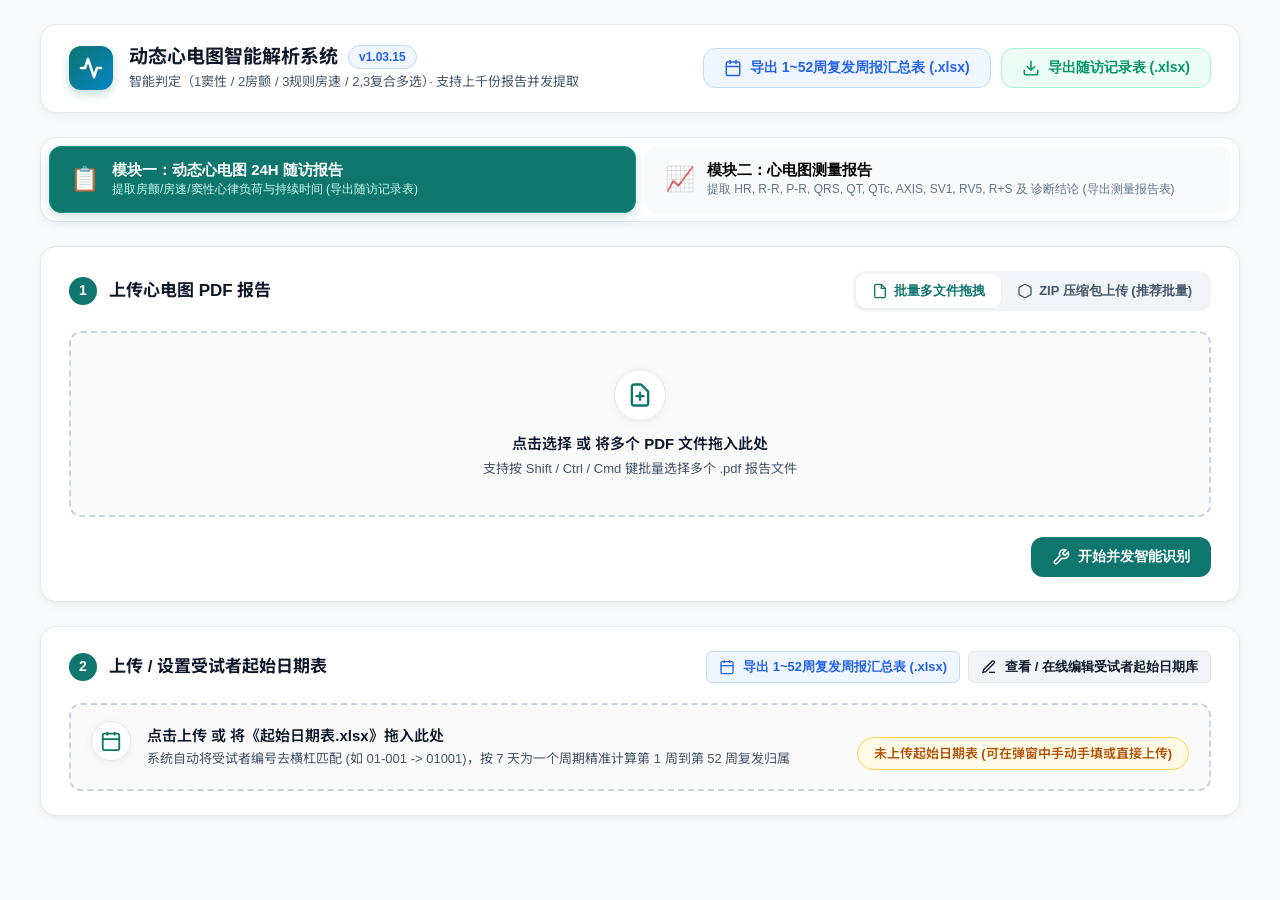
==== templates/index.html @ a56bb606 "Fix DOM tree tag mismatch where mismatched label tag wrapped progress bar container, restore dropzon" ====
<!DOCTYPE html>
<html lang="zh-CN">
<head>
    <meta charset="UTF-8">
    <meta name="viewport" content="width=device-width, initial-scale=1.0">
    <title>动态心电图 PDF 智能解析与导出系统 (医生端)</title>
<style>
/* Apple & Linear-inspired Clean Medical Design System */

:root {
    --primary: #0f766e;
    --primary-hover: #0d9488;
    --accent: #0284c7;
    
    --bg-page: #f8fafc;
    --bg-card: #ffffff;
    
    --text-primary: #0f172a;
    --text-secondary: #475569;
    --text-muted: #94a3b8;
    
    --border-subtle: #e2e8f0;
    --border-strong: #cbd5e1;
    
    --radius-sm: 8px;
    --radius-md: 12px;
    --radius-lg: 16px;
    
    --shadow-sm: 0 1px 2px 0 rgba(0, 0, 0, 0.05);
    --shadow-md: 0 4px 12px -2px rgba(0, 0, 0, 0.05), 0 2px 4px -1px rgba(0, 0, 0, 0.03);
    --shadow-lg: 0 10px 25px -5px rgba(0, 0, 0, 0.08), 0 8px 10px -6px rgba(0, 0, 0, 0.04);
}

/* Base Reset & SVG strict size constraint */
* {
    box-sizing: border-box;
    margin: 0;
    padding: 0;
}

svg {
    display: inline-block;
    vertical-align: middle;
    flex-shrink: 0;
}

body {
    font-family: -apple-system, BlinkMacSystemFont, "Segoe UI", Roboto, "Helvetica Neue", Arial, "Noto Sans SC", sans-serif;
    background-color: var(--bg-page);
    color: var(--text-primary);
    line-height: 1.5;
    padding: 24px 16px;
    -webkit-font-smoothing: antialiased;
}

.app-container {
    max-width: 1200px;
    margin: 0 auto;
}

/* Header Component */
.app-header {
    display: flex;
    justify-content: space-between;
    align-items: center;
    background: var(--bg-card);
    padding: 20px 28px;
    border-radius: var(--radius-lg);
    box-shadow: var(--shadow-md);
    border: 1px solid var(--border-subtle);
    margin-bottom: 24px;
}

.brand {
    display: flex;
    align-items: center;
    gap: 16px;
}

.logo-box {
    width: 44px;
    height: 44px;
    background: linear-gradient(135deg, #0f766e 0%, #0284c7 100%);
    color: #ffffff;
    border-radius: var(--radius-md);
    display: flex;
    align-items: center;
    justify-content: center;
    box-shadow: 0 4px 10px rgba(15, 118, 110, 0.25);
}

.brand-info h1 {
    font-size: 19px;
    font-weight: 700;
    color: var(--text-primary);
    line-height: 1.2;
}

.title-wrap {
    display: flex;
    align-items: center;
    gap: 10px;
}

.badge-tag {
    background: #e0f2fe;
    color: #0369a1;
    font-size: 11px;
    font-weight: 700;
    padding: 2px 8px;
    border-radius: 10px;
}

.subtitle {
    font-size: 13px;
    color: var(--text-secondary);
    margin-top: 3px;
}

/* Cards */
.card {
    background: var(--bg-card);
    border-radius: var(--radius-lg);
    padding: 24px 28px;
    box-shadow: var(--shadow-md);
    border: 1px solid var(--border-subtle);
    margin-bottom: 24px;
}

.card-header {
    display: flex;
    justify-content: space-between;
    align-items: center;
    margin-bottom: 20px;
}

.step-title {
    display: flex;
    align-items: center;
    gap: 12px;
}

.step-badge {
    width: 28px;
    height: 28px;
    background: var(--primary);
    color: #ffffff;
    font-weight: 700;
    font-size: 14px;
    border-radius: 50%;
    display: flex;
    align-items: center;
    justify-content: center;
}

.step-title h2 {
    font-size: 17px;
    font-weight: 700;
}

/* Tab Switcher */
.tab-switcher {
    display: flex;
    background: #f1f5f9;
    padding: 3px;
    border-radius: var(--radius-md);
}

.tab-item {
    display: flex;
    align-items: center;
    gap: 6px;
    padding: 8px 16px;
    border: none;
    background: transparent;
    font-size: 13px;
    font-weight: 600;
    color: var(--text-secondary);
    border-radius: 9px;
    cursor: pointer;
    transition: all 0.15s ease;
}

.tab-item.active {
    background: #ffffff;
    color: var(--primary);
    box-shadow: var(--shadow-sm);
}

.tab-panel {
    display: none;
}

.tab-panel.active {
    display: block;
}

/* Dropzone Box - STRICT SIZING */
.dropzone-box {
    border: 2px dashed var(--border-strong);
    border-radius: var(--radius-md);
    padding: 36px 20px;
    text-align: center;
    background: #fafafa;
    cursor: pointer;
    transition: all 0.2s ease;
    position: relative;
}

.dropzone-box:hover, .dropzone-box.dragover {
    border-color: var(--primary);
    background: #f0fdf4;
}

.hidden-file-input {
    position: absolute;
    top: 0;
    left: 0;
    width: 100%;
    height: 100%;
    opacity: 0;
    cursor: pointer;
}

.icon-circle {
    width: 52px;
    height: 52px;
    background: #ffffff;
    border-radius: 50%;
    display: flex;
    align-items: center;
    justify-content: center;
    margin: 0 auto 12px auto;
    color: var(--primary);
    box-shadow: 0 2px 8px rgba(0,0,0,0.06);
    border: 1px solid var(--border-subtle);
}

.dropzone-inner h3 {
    font-size: 15px;
    font-weight: 600;
    color: var(--text-primary);
    margin-bottom: 4px;
}

.desc {
    font-size: 13px;
    color: var(--text-secondary);
}

.file-name-badge {
    display: inline-block;
    margin-top: 14px;
    padding: 6px 16px;
    background: #e0f2fe;
    color: #0284c7;
    font-weight: 600;
    font-size: 13px;
    border-radius: 20px;
}

/* Action Footer */
.action-footer {
    margin-top: 20px;
    display: flex;
    justify-content: flex-end;
    gap: 12px;
}

/* Buttons */
.btn {
    display: inline-flex;
    align-items: center;
    justify-content: center;
    gap: 8px;
    padding: 10px 20px;
    font-size: 14px;
    font-weight: 600;
    border-radius: var(--radius-md);
    border: 1px solid transparent;
    cursor: pointer;
    transition: all 0.15s ease;
}

.btn-primary {
    background: var(--primary);
    color: #ffffff;
}

.btn-primary:hover:not(:disabled) {
    background: var(--primary-hover);
    box-shadow: 0 4px 12px rgba(15, 118, 110, 0.3);
}

.btn-emerald {
    background: #10b981;
    color: #ffffff;
}

.btn-emerald:hover:not(:disabled) {
    background: #059669;
    box-shadow: 0 4px 12px rgba(16, 185, 129, 0.3);
}

.btn-blue {
    background: #2563eb;
    color: #ffffff;
}

.btn-blue:hover:not(:disabled) {
    background: #1d4ed8;
    box-shadow: 0 4px 12px rgba(37, 99, 235, 0.3);
}

.btn-secondary {
    background: #f1f5f9;
    color: var(--text-primary);
    border-color: var(--border-subtle);
}

.btn-secondary:hover:not(:disabled) {
    background: #e2e8f0;
}

.btn:disabled {
    cursor: not-allowed !important;
    box-shadow: none !important;
}

.btn-blue:disabled {
    background: #eff6ff !important;
    color: #2563eb !important;
    border: 1px solid #bfdbfe !important;
    opacity: 1 !important;
}

.btn-emerald:disabled {
    background: #ecfdf5 !important;
    color: #059669 !important;
    border: 1px solid #a7f3d0 !important;
    opacity: 1 !important;
}

.compact {
    padding: 6px 12px;
    font-size: 13px;
    border-radius: 6px;
}

/* Progress Box */
.progress-box {
    margin-top: 20px;
    padding: 16px;
    background: #f8fafc;
    border-radius: var(--radius-md);
    border: 1px solid var(--border-subtle);
}

.progress-header {
    display: flex;
    justify-content: space-between;
    align-items: center;
    font-size: 13px;
    font-weight: 600;
    margin-bottom: 8px;
}

.progress-title {
    display: flex;
    align-items: center;
    gap: 8px;
}

.spin-loader {
    width: 14px;
    height: 14px;
    border: 2px solid var(--border-strong);
    border-top-color: var(--primary);
    border-radius: 50%;
    animation: spin 0.8s linear infinite;
}

@keyframes spin { to { transform: rotate(360deg); } }

.percent-val {
    color: var(--primary);
}

.progress-track {
    height: 8px;
    background: #e2e8f0;
    border-radius: 4px;
    overflow: hidden;
}

.progress-bar-fill {
    height: 100%;
    width: 0%;
    background: linear-gradient(90deg, #0f766e, #0284c7);
    border-radius: 4px;
    transition: width 0.3s ease;
}

/* Stats Row */
.stats-row {
    display: grid;
    grid-template-columns: repeat(auto-fit, minmax(180px, 1fr));
    gap: 14px;
    margin-bottom: 24px;
}

.stat-box {
    background: var(--bg-card);
    border-radius: var(--radius-md);
    padding: 18px 20px;
    border: 1px solid var(--border-subtle);
    box-shadow: var(--shadow-sm);
    text-align: center;
}

.stat-num {
    display: block;
    font-size: 26px;
    font-weight: 700;
    color: var(--text-primary);
    line-height: 1.1;
}

.stat-title {
    font-size: 12px;
    color: var(--text-secondary);
    margin-top: 4px;
    font-weight: 500;
}

.stat-green .stat-num { color: #16a34a; }
.stat-amber .stat-num { color: #d97706; }
.stat-indigo .stat-num { color: #4f46e5; }
.stat-purple .stat-num { color: #9333ea; }

/* Filter Controls */
.filter-controls {
    display: flex;
    gap: 10px;
}

.search-input-wrap {
    position: relative;
    width: 240px;
}

.search-input-wrap svg {
    position: absolute;
    left: 10px;
    top: 50%;
    transform: translateY(-50%);
    color: var(--text-muted);
}

.search-input-wrap input {
    width: 100%;
    padding: 8px 12px 8px 32px;
    font-size: 13px;
    border: 1px solid var(--border-strong);
    border-radius: var(--radius-sm);
    outline: none;
}

.search-input-wrap input:focus {
    border-color: var(--primary);
}

.custom-select {
    padding: 8px 12px;
    font-size: 13px;
    border: 1px solid var(--border-strong);
    border-radius: var(--radius-sm);
    background: #ffffff;
    outline: none;
    cursor: pointer;
}

/* Styled Table */
.table-container {
    overflow-x: auto;
    border: 1px solid var(--border-subtle);
    border-radius: var(--radius-md);
}

.styled-table {
    width: 100%;
    border-collapse: collapse;
    font-size: 13px;
}

.styled-table th, .styled-table td {
    padding: 12px 14px;
    text-align: center;
    border-bottom: 1px solid var(--border-subtle);
}

.styled-table th {
    background: #f8fafc;
    font-weight: 600;
    color: var(--text-secondary);
    font-size: 12px;
}

.styled-table tbody tr:hover {
    background: #f8fafc;
}

/* Badges */
.badge {
    display: inline-block;
    padding: 3px 10px;
    font-size: 12px;
    font-weight: 600;
    border-radius: 12px;
}

.badge-1 { background: #dcfce7; color: #166534; }
.badge-2 { background: #fef3c7; color: #92400e; }
.badge-3 { background: #e0e7ff; color: #3730a3; }
.badge-2-3 { background: #f3e8ff; color: #6b21a8; }
.badge-warning-unclassified { background: #fff7ed; color: #c2410c; border: 1px solid #ffedd5; font-weight: 700; }

.btn-link {
    color: var(--accent);
    background: none;
    border: none;
    cursor: pointer;
    font-weight: 600;
    font-size: 13px;
    text-decoration: underline;
}

.btn-link:hover {
    color: #0369a1;
}

/* Pagination */
.pagination-bar {
    display: flex;
    justify-content: space-between;
    align-items: center;
    margin-top: 16px;
    font-size: 13px;
    color: var(--text-secondary);
}

.pagination-right {
    display: flex;
    align-items: center;
    gap: 14px;
}

.btn-group {
    display: flex;
    align-items: center;
    gap: 6px;
}

.page-current {
    font-weight: 700;
    color: var(--text-primary);
}

/* Modal Window */
.modal-backdrop {
    position: fixed;
    top: 0;
    left: 0;
    width: 100%;
    height: 100%;
    background: rgba(15, 23, 42, 0.5);
    display: flex;
    align-items: center;
    justify-content: center;
    z-index: 9999;
}

.modal-window {
    background: #ffffff;
    width: 90%;
    max-width: 640px;
    max-height: 80vh;
    border-radius: var(--radius-lg);
    box-shadow: var(--shadow-lg);
    display: flex;
    flex-direction: column;
    overflow: hidden;
}

.modal-top {
    display: flex;
    justify-content: space-between;
    align-items: center;
    padding: 16px 24px;
    border-bottom: 1px solid var(--border-subtle);
    background: #f8fafc;
}

.modal-top h3 {
    font-size: 15px;
    font-weight: 700;
}

.modal-close-icon {
    background: none;
    border: none;
    font-size: 22px;
    cursor: pointer;
    color: var(--text-muted);
}

.modal-content-area {
    padding: 20px 24px;
    overflow-y: auto;
}

.grid-fields {
    display: grid;
    grid-template-columns: repeat(2, 1fr);
    gap: 10px;
}

.field-box {
    background: #f8fafc;
    padding: 10px 14px;
    border-radius: var(--radius-sm);
    border: 1px solid var(--border-subtle);
}

.field-box .lbl {
    font-size: 11px;
    color: var(--text-muted);
}

.field-box .val-text {
    font-size: 13px;
    font-weight: 600;
    color: var(--text-primary);
    margin-top: 2px;
    white-space: pre-wrap;
}

.modal-bottom {
    padding: 12px 24px;
    border-top: 1px solid var(--border-subtle);
    display: flex;
    justify-content: flex-end;
    background: #f8fafc;
}

.hidden {
    display: none !important;
}

/* 告警样式扩展 */
.stat-box.stat-red {
    background: linear-gradient(135deg, #fff7ed 0%, #ffedd5 100%);
    border-color: #fed7aa;
}
.stat-box.stat-red .stat-num {
    color: #ea580c;
}
.stat-box.stat-red .stat-title {
    color: #c2410c;
}

.warning-banner {
    background: linear-gradient(135deg, #fffbe6 0%, #fef3c7 100%);
    border: 1.5px solid #fcd34d;
    border-radius: var(--radius-md);
    padding: 14px 20px;
    margin-bottom: 20px;
    display: flex;
    justify-content: space-between;
    align-items: center;
    box-shadow: 0 4px 12px rgba(217, 119, 6, 0.12);
}

.warning-banner-inner {
    display: flex;
    align-items: center;
    gap: 12px;
    color: #92400e;
    font-size: 14px;
    font-weight: 600;
}

.btn-warning-action {
    background: #d97706;
    color: #ffffff;
    border: none;
    padding: 6px 14px;
    border-radius: var(--radius-sm);
    font-size: 12px;
    font-weight: 700;
    cursor: pointer;
    transition: background 0.2s ease;
}
.btn-warning-action:hover {
    background: #b45309;
}

tr.row-warning {
    background-color: #fffdf5 !important;
    border-left: 3px solid #f59e0b;
}

.warn-pill-sm {
    background: #fef3c7;
    color: #d97706;
    font-size: 10px;
    font-weight: 700;
    padding: 2px 6px;
    border-radius: 6px;
    margin-left: 6px;
    border: 1px solid #fcd34d;
}

.tag-warn-cell {
    background: #fff3dc;
    color: #b45309;
    font-weight: 700;
    padding: 3px 8px;
    border-radius: 4px;
    border: 1px solid #fcd34d;
    display: inline-block;
}

/* 52 周周报按钮与起始日期卡片样式 */
.btn-purple {
    background: linear-gradient(135deg, #7c3aed 0%, #6d28d9 100%);
    color: #ffffff;
    border: none;

}
.btn-purple:hover:not(:disabled) {
    background: linear-gradient(135deg, #6d28d9 0%, #5b21b6 100%);
    box-shadow: 0 4px 12px rgba(109, 40, 217, 0.3);
}

.compact-dropzone {
    padding: 16px 20px !important;
}

.dropzone-inner.horizontal {
    display: flex;
    align-items: center;
    gap: 16px;
    text-align: left;
}

.dropzone-inner.horizontal .dropzone-text-group {
    flex: 1;
}

.dropzone-inner.horizontal h3 {
    font-size: 15px;
    margin-bottom: 2px;
}

.icon-circle.small {
    width: 40px;
    height: 40px;
}

.file-name-badge.success {
    background: #ecfdf5;
    color: #047857;
    border: 1px solid #a7f3d0;
}

.file-name-badge.warning {
    background: #fffbe6;
    color: #b45309;
    border: 1px solid #fcd34d;
}

.modal-window.wide {
    max-width: 780px !important;
}

.custom-input {
    border: 1px solid var(--border-subtle);
    border-radius: var(--radius-sm);
    padding: 8px 12px;
    outline: none;
    transition: border-color 0.2s;
}
.custom-input:focus {
    border-color: var(--primary);
}


/* 统计分析卡片网格样式 */
.stats-grid {
    display: grid;
    grid-template-columns: repeat(auto-fit, minmax(160px, 1fr));
    gap: 14px;
    margin-bottom: 20px;
}

.stat-card {
    background: #ffffff;
    border-radius: 12px;
    padding: 14px 18px;
    box-shadow: 0 1px 3px rgba(0,0,0,0.05), 0 1px 2px rgba(0,0,0,0.03);
    border: 1px solid #e2e8f0;
    transition: all 0.2s ease;
    position: relative;
    overflow: hidden;
}

.stat-card:hover {
    transform: translateY(-2px);
    box-shadow: 0 4px 6px -1px rgba(0,0,0,0.1), 0 2px 4px -1px rgba(0,0,0,0.06);
}

.stat-card::before {
    content: "";
    position: absolute;
    top: 0;
    left: 0;
    width: 4px;
    height: 100%;
}

.stat-card.total::before { background: #3b82f6; }
.stat-card.sinus::before { background: #16a34a; }
.stat-card.afib::before { background: #dc2626; }
.stat-card.svt::before { background: #9333ea; }
.stat-card.multi::before { background: #0284c7; }
.stat-card.warning::before { background: #f59e0b; }

.stat-title {
    font-size: 13px;
    font-weight: 600;
    color: #64748b;
    margin-bottom: 6px;
}

.stat-value {
    font-size: 24px;
    font-weight: 800;
    color: #0f172a;
    line-height: 1.2;
    margin-bottom: 4px;
}

.stat-desc {
    font-size: 11px;
    color: #94a3b8;
}


/* Module Tab Switcher Styles */
.module-switcher-card {
    background: #ffffff;
    border-radius: 16px;
    padding: 8px;
    margin-bottom: 24px;
    box-shadow: 0 4px 12px -2px rgba(0, 0, 0, 0.05);
    border: 1px solid #e2e8f0;
}
.module-tabs {
    display: flex;
    gap: 8px;
}
.module-tab-btn {
    flex: 1;
    display: flex;
    align-items: center;
    gap: 12px;
    padding: 14px 20px;
    border-radius: 12px;
    border: 1px solid transparent;
    background: #f8fafc;
    cursor: pointer;
    transition: all 0.2s ease;
    text-align: left;
}
.module-tab-btn:hover {
    background: #f1f5f9;
}
.module-tab-btn.active {
    background: #0f766e;
    color: #ffffff;
    border-color: #0d9488;
    box-shadow: 0 4px 12px rgba(15, 118, 110, 0.2);
}
.mod-icon {
    font-size: 24px;
}
.mod-text {
    display: flex;
    flex-direction: column;
}
.mod-title {
    font-size: 15px;
    font-weight: 700;
    line-height: 1.2;
}
.module-tab-btn.active .mod-title {
    color: #ffffff;
}
.mod-desc {
    font-size: 12px;
    color: #64748b;
    margin-top: 2px;
}
.module-tab-btn.active .mod-desc {
    color: #ccfbf1;
}

.mod-panel {
    display: block;
}
.mod-panel.hidden {
    display: none !important;
}


/* 模块二专属隔离选项卡样式 */
.meas-tab-item {
    padding: 8px 16px;
    border-radius: var(--radius-sm, 6px);
    border: 1px solid var(--border-subtle, #e2e8f0);
    background: #f8fafc;
    color: var(--text-secondary, #475569);
    font-size: 13px;
    font-weight: 600;
    cursor: pointer;
    transition: all 0.2s ease;
}
.meas-tab-item.active {
    background: #0f766e;
    color: #ffffff;
    border-color: #0d9488;
    box-shadow: 0 2px 6px rgba(15, 118, 110, 0.2);
}
.meas-tab-panel {
    display: block;
}
.meas-tab-panel.hidden {
    display: none !important;
}

</style>
    <link rel="preconnect" href="https://fonts.googleapis.com">
    <link rel="preconnect" href="https://fonts.gstatic.com" crossorigin>
    <link href="https://fonts.googleapis.com/css2?family=Inter:wght@400;500;600;700&family=Noto+Sans+SC:wght@400;500;700&display=swap" rel="stylesheet">
</head>
<body>
    <div class="app-container">
        <!-- 顶栏 Header -->
        <header class="app-header">
            <div class="brand">
                <div class="logo-box">
                    <svg width="24" height="24" viewBox="0 0 24 24" fill="none" stroke="currentColor" stroke-width="2.5" stroke-linecap="round" stroke-linejoin="round">
                        <path d="M22 12h-4l-3 9L9 3l-3 9H2"/>
                    </svg>
                </div>
                <div class="brand-info">
                    <div class="title-wrap" style="display: flex; align-items: center; gap: 10px;">
                        <h1>动态心电图智能解析系统</h1>
                        <span class="version-badge" style="background: #eff6ff; color: #2563eb; border: 1px solid #bfdbfe; padding: 2px 10px; border-radius: 20px; font-size: 12px; font-weight: 600;">v1.03.15</span>
                    </div>
                    <p class="subtitle">智能判定（1窦性 / 2房颤 / 3规则房速 / 2,3复合多选）· 支持上千份报告并发提取</p>
                </div>
            </div>
            <div class="header-actions" style="display: flex; gap: 10px;">
                <button id="download-weekly-btn" class="btn btn-blue" disabled>
                    <svg width="18" height="18" viewBox="0 0 24 24" fill="none" stroke="currentColor" stroke-width="2" stroke-linecap="round" stroke-linejoin="round"><rect x="3" y="4" width="18" height="18" rx="2" ry="2"></rect><line x1="16" y1="2" x2="16" y2="6"></line><line x1="8" y1="2" x2="8" y2="6"></line><line x1="3" y1="10" x2="21" y2="10"></line></svg>
                    <span>导出 1~52周复发周报汇总表 (.xlsx)</span>
                </button>
                <button id="download-btn" class="btn btn-emerald" disabled>
                    <svg width="18" height="18" viewBox="0 0 24 24" fill="none" stroke="currentColor" stroke-width="2" stroke-linecap="round" stroke-linejoin="round">
                        <path d="M21 15v4a2 2 0 0 1-2 2H5a2 2 0 0 1-2-2v-4M7 10l5 5 5-5M12 15V3"/>
                    </svg>
                    <span>导出随访记录表 (.xlsx)</span>
                </button>
            </div>
        </header>

        <!-- 核心业务模块切换卡片 -->
        <div class="module-switcher-card">
            <div class="module-tabs">
                <button class="module-tab-btn active" id="tab-module-1" onclick="switchMainModule('followup')">
                    <span class="mod-icon">📋</span>
                    <div class="mod-text">
                        <span class="mod-title">模块一：动态心电图 24H 随访报告</span>
                        <span class="mod-desc">提取房颤/房速/窦性心律负荷与持续时间 (导出随访记录表)</span>
                    </div>
                </button>
                <button class="module-tab-btn" id="tab-module-2" onclick="switchMainModule('measurement')">
                    <span class="mod-icon">📈</span>
                    <div class="mod-text">
                        <span class="mod-title">模块二：心电图测量报告</span>
                        <span class="mod-desc">提取 HR, R-R, P-R, QRS, QT, QTc, AXIS, SV1, RV5, R+S 及 诊断结论 (导出测量报告表)</span>
                    </div>
                </button>
            </div>
        </div>

        <div id="module-1-container" class="mod-panel">
<main class="main-layout">
            <!-- 1. 文件上传卡片 -->
            <section class="card">
                <div class="card-header">
                    <div class="step-title">
                        <span class="step-badge">1</span>
                        <h2>上传心电图 PDF 报告</h2>
                    </div>
                    <div class="tab-switcher">
                        <button class="tab-item active" data-tab="files">
                            <svg width="16" height="16" viewBox="0 0 24 24" fill="none" stroke="currentColor" stroke-width="2"><path d="M14 2H6a2 2 0 0 0-2 2v16a2 2 0 0 0 2 2h12a2 2 0 0 0 2-2V8z"/><polyline points="14 2 14 8 20 8"/></svg>
                            批量多文件拖拽
                        </button>
                        <button class="tab-item" data-tab="zip">
                            <svg width="16" height="16" viewBox="0 0 24 24" fill="none" stroke="currentColor" stroke-width="2"><path d="M21 16V8a2 2 0 0 0-1-1.73l-7-4a2 2 0 0 0-2 0l-7 4A2 2 0 0 0 3 8v8a2 2 0 0 0 1 1.73l7 4a2 2 0 0 0 2 0l7-4A2 2 0 0 0 21 16z"/></svg>
                            ZIP 压缩包上传 (推荐批量)
                        </button>
                    </div>
                </div>

                <!-- 多文件面板 (默认激活) -->
                <div id="panel-files" class="tab-panel active">
                    <div id="dropzone-files" class="dropzone-box">
                        <input type="file" id="input-files" multiple accept=".pdf" class="hidden-file-input">
                        <div class="dropzone-inner">
                            <div class="icon-circle">
                                <svg width="28" height="28" viewBox="0 0 24 24" fill="none" stroke="currentColor" stroke-width="2" stroke-linecap="round" stroke-linejoin="round">
                                    <path d="M9 13h6m-3-3v6m5 5H7a2 2 0 01-2-2V5a2 2 0 012-2h5.586a1 1 0 01.707.293l5.414 5.414a1 1 0 01.293.707V19a2 2 0 01-2 2z"/>
                                </svg>
                            </div>
                            <h3>点击选择 或 将多个 PDF 文件拖入此处</h3>
                            <p class="desc">支持按 Shift / Ctrl / Cmd 键批量选择多个 .pdf 报告文件</p>
                            <div id="selected-files-count" class="file-name-badge hidden"></div>
                        </div>
                    </div>
                </div>

                <!-- ZIP 面板 -->
                <div id="panel-zip" class="tab-panel">
                    <div id="dropzone-zip" class="dropzone-box">
                        <input type="file" id="input-zip" accept=".zip" multiple class="hidden-file-input">
                        <div class="dropzone-inner">
                            <div class="icon-circle">
                                <svg width="28" height="28" viewBox="0 0 24 24" fill="none" stroke="currentColor" stroke-width="2" stroke-linecap="round" stroke-linejoin="round">
                                    <path d="M21 15v4a2 2 0 0 1-2 2H5a2 2 0 0 1-2-2v-4M17 8l-5-5-5 5M12 3v12"/>
                                </svg>
                            </div>
                            <h3>点击选择 或 将一个/多个 ZIP 压缩包拖入此处</h3>
                            <p class="desc">支持同时拖入多个 .zip 压缩包，系统将自动为每个压缩包独立生成一份对应的 Excel 表格</p>
                            <div id="selected-zip-name" class="file-name-badge hidden"></div>
                        </div>
                    </div>
                </div>

                <!-- 操作栏 -->
                <div class="action-footer">
                    <button id="reset-btn" class="btn btn-secondary hidden">重置选择</button>
                    <button id="start-parse-btn" class="btn btn-primary" disabled>
                        <svg width="18" height="18" viewBox="0 0 24 24" fill="none" stroke="currentColor" stroke-width="2">
                            <path d="M14.7 6.3a1 1 0 0 0 0 1.4l1.6 1.6a1 1 0 0 0 1.4 0l3.77-3.77a6 6 0 0 1-7.94 7.94l-6.91 6.91a2.12 2.12 0 0 1-3-3l6.91-6.91a6 6 0 0 1 7.94-7.94l-3.76 3.76z"/>
                        </svg>
                        开始并发智能识别
                    </button>
                </div>

                <!-- 进度条 -->
                <div id="progress-container" class="progress-box hidden">
                    <div class="progress-header">
                        <div class="progress-title">
                            <div id="progress-status-icon-container">
                                <div class="spin-loader"></div>
                            </div>
                            <span id="progress-status-text">正在解析报告，请稍候...</span>
                        </div>
                        <span id="progress-percent" class="percent-val">0%</span>
                    </div>
                    <div class="progress-track">
                        <div id="progress-bar-fill" class="progress-bar-fill"></div>
                    </div>
                </div>
            </section>

            <!-- 2. 受试者起始日期表上传与设置卡片 -->
            <section class="card">
                <div class="card-header">
                    <div class="step-title">
                        <span class="step-badge">2</span>
                        <h2>上传 / 设置受试者起始日期表</h2>
                    </div>
                    <div class="card-header-actions" style="display: flex; gap: 8px; align-items: center;">
                        <button id="download-weekly-btn-2" class="btn btn-blue compact" disabled>
                            <svg width="16" height="16" viewBox="0 0 24 24" fill="none" stroke="currentColor" stroke-width="2"><rect x="3" y="4" width="18" height="18" rx="2" ry="2"></rect><line x1="16" y1="2" x2="16" y2="6"></line><line x1="8" y1="2" x2="8" y2="6"></line><line x1="3" y1="10" x2="21" y2="10"></line></svg>
                            <span>导出 1~52周复发周报汇总表 (.xlsx)</span>
                        </button>
                        <button id="manage-start-dates-btn" class="btn btn-secondary compact">
                            <svg width="16" height="16" viewBox="0 0 24 24" fill="none" stroke="currentColor" stroke-width="2"><path d="M12 20h9"/><path d="M16.5 3.5a2.121 2.121 0 0 1 3 3L7 19l-4 1 1-4L16.5 3.5z"/></svg>
                            <span>查看 / 在线编辑受试者起始日期库</span>
                        </button>
                    </div>
                </div>

                <div id="dropzone-startdates" class="dropzone-box compact-dropzone">
                    <input type="file" id="input-startdates" accept=".xlsx,.csv" class="hidden-file-input">
                    <div class="dropzone-inner horizontal">
                        <div class="icon-circle small">
                            <svg width="22" height="22" viewBox="0 0 24 24" fill="none" stroke="currentColor" stroke-width="2"><rect x="3" y="4" width="18" height="18" rx="2"/><line x1="16" y1="2" x2="16" y2="6"/><line x1="8" y1="2" x2="8" y2="6"/><line x1="3" y1="10" x2="21" y2="10"/></svg>
                        </div>
                        <div class="dropzone-text-group">
                            <h3>点击上传 或 将《起始日期表.xlsx》拖入此处</h3>
                            <p class="desc">系统自动将受试者编号去横杠匹配 (如 01-001 -> 01001)，按 7 天为一个周期精准计算第 1 周到第 52 周复发归属</p>
                        </div>
                        <div id="start-dates-status-badge" class="file-name-badge warning">未上传起始日期表 (可在弹窗中手动手填或直接上传)</div>
                    </div>
                </div>
            </section>

            <!-- 2. 诊断统计卡片 -->
            <section id="stats-section" class="stats-row hidden">
                <div class="stat-box">
                    <span class="stat-num" id="stat-total">0</span>
                    <span class="stat-title">总解析报告份数</span>
                </div>
                <div class="stat-box stat-green">
                    <span class="stat-num" id="stat-sinus">0</span>
                    <span class="stat-title">1 窦性心律</span>
                </div>
                <div class="stat-box stat-amber">
                    <span class="stat-num" id="stat-afib">0</span>
                    <span class="stat-title">2 房颤</span>
                </div>
                <div class="stat-box stat-indigo">
                    <span class="stat-num" id="stat-svt">0</span>
                    <span class="stat-title">3 规则房速/房扑</span>
                </div>
                <div class="stat-box stat-purple">
                    <span class="stat-num" id="stat-multi">0</span>
                    <span class="stat-title">2,3 复合多选诊断</span>
                </div>
                <div class="stat-box stat-red" id="stat-warning-card">
                    <span class="stat-num" id="stat-warning">0</span>
                    <span class="stat-title">⚠️ 需人工检查/告警</span>
                </div>
            </section>

            <!-- 警示通知 Banner -->
            <div id="warning-notice-banner" class="warning-banner hidden">
                <div class="warning-banner-inner">
                    <svg width="20" height="20" viewBox="0 0 24 24" fill="none" stroke="#d97706" stroke-width="2.2" stroke-linecap="round" stroke-linejoin="round">
                        <path d="M10.29 3.86L1.82 18a2 2 0 0 0 1.71 3h16.94a2 2 0 0 0 1.71-3L13.71 3.86a2 2 0 0 0-3.42 0z"></path>
                        <line x1="12" y1="9" x2="12" y2="13"></line>
                        <line x1="12" y1="17" x2="12.01" y2="17"></line>
                    </svg>
                    <span id="warning-notice-text">本次解析检测到需要人工核对负荷或持续时间的报告，已为您自动高亮标注。</span>
                </div>
                <button id="btn-filter-warning" class="btn btn-warning-action">一键筛选告警项</button>
            </div>

            <!-- 3. 数据表格卡片 -->
            <section id="results-card" class="card hidden">
                <div class="card-header">
                    <div class="step-title">
                        <span class="step-badge">2</span>
                        <h2>数据预览与结果分析</h2>
                    </div>
                    <div class="filter-controls">
                        <div class="search-input-wrap">
                            <svg width="16" height="16" viewBox="0 0 24 24" fill="none" stroke="currentColor" stroke-width="2"><circle cx="11" cy="11" r="8"/><path d="M21 21l-4.35-4.35"/></svg>
                            <input type="text" id="search-input" placeholder="搜索受试者编号或文件名...">
                        </div>
                        <select id="filter-select" class="custom-select">
                            <option value="all">全部分类筛选</option>
                            <option value="1">🟢 1 窦性心律</option>
                            <option value="2">🟠 2 房颤</option>
                            <option value="3">🔵 3 规则房速/房扑</option>
                            <option value="2,3">🟣 2,3 复合多选</option>
                            <option value="warning">⚠️ 仅看需人工检查/告警</option>
                        </select>
                    </div>
                </div>

                <div class="table-container">
                    <table class="styled-table">
                        <thead>
                            <tr>
                                <th style="width: 60px;">序号</th>
                                <th>受试者编号 (SUBJID)</th>
                                <th>开始监测日期</th>
                                <th>监测时长</th>
                                <th>检查结果</th>
                                <th>诊断状态</th>
                                <th>平均心率</th>
                                <th>房扑房速负荷 (Col 27)</th>
                                <th>最长持续时间 (时/分/秒)</th>
                                <th style="width: 100px;">详情</th>
                            </tr>
                        </thead>
                        <tbody id="table-body">
                            <!-- JS 动态注入 -->
                        </tbody>
                    </table>
                </div>

                <div class="pagination-bar">
                    <div class="page-info">
                        显示第 <span id="page-start">0</span> - <span id="page-end">0</span> 条，共 <span id="page-total">0</span> 条记录
                    </div>
                    <div class="pagination-right">
                        <label class="per-page-label">每页显示：
                            <select id="page-size-select" class="custom-select compact">
                                <option value="20">20 条</option>
                                <option value="50" selected>50 条</option>
                                <option value="100">100 条</option>
                            </select>
                        </div>
                        <div class="btn-group">
                            <button id="prev-page-btn" class="btn btn-secondary compact" disabled>上一页</button>
                            <span id="current-page-num" class="page-current">1</span>
                            <button id="next-page-btn" class="btn btn-secondary compact" disabled>下一页</button>
                        </div>
                    </div>
                </div>
            </section>
        </main>
        </div>

        <!-- 模块二：心电图测量报告专用视图 -->
        <div id="module-2-container" class="mod-panel hidden">
            <!-- 模块二 上传卡片 -->
            <div class="card">
                <div class="card-header">
                    <div class="step-title">
                        <div class="step-badge">1</div>
                        <h2>上传心电图测量报告 (PDF / ZIP)</h2>
                    </div>
                    <div class="tab-switcher">
                        <button class="meas-tab-item active" id="meas-tab-files" onclick="switchMeasTab('files')">📄 PDF 文件批处理</button>
                        <button class="meas-tab-item" id="meas-tab-zip" onclick="switchMeasTab('zip')">📦 压缩包批处理 (.zip)</button>
                    </div>
                </div>

                <!-- PDF 上传区 -->
                <div id="meas-panel-files" class="meas-tab-panel">
                    <div class="dropzone-box" id="meas-dropzone-files" onclick="document.getElementById('meas-input-files').click()">
                        <div class="dropzone-content" style="text-align:center; padding: 30px 20px;">
                            <div class="cloud-icon-wrap" style="margin-bottom: 12px;">
                                <svg width="40" height="40" viewBox="0 0 24 24" fill="none" stroke="#0f766e" stroke-width="2"><path d="M21 15v4a2 2 0 0 1-2 2H5a2 2 0 0 1-2-2v-4"/><polyline points="17 8 12 3 7 8"/><line x1="12" y1="3" x2="12" y2="15"/></svg>
                            </div>
                            <h3 style="font-size:16px; font-weight:700;">点击或将心电图测量 PDF 报告拖拽至此处</h3>
                            <p class="dropzone-sub" style="font-size:13px; color:#64748b; margin-top:4px;">支持一次性选择多份常规心电图测量 PDF 文件</p>
                            <div id="meas-selected-files-count" class="file-name-badge hidden" style="margin-top:10px;">已选择 0 份 PDF 文件</div>
                        </div>
                    </div>
                    <input type="file" id="meas-input-files" multiple accept=".pdf" style="display:none">
                </div>

                <!-- ZIP 上传区 -->
                <div id="meas-panel-zip" class="meas-tab-panel hidden">
                    <div class="dropzone-box" id="meas-dropzone-zip" onclick="document.getElementById('meas-input-zip').click()">
                        <div class="dropzone-content" style="text-align:center; padding: 30px 20px;">
                            <div class="cloud-icon-wrap" style="margin-bottom: 12px;">
                                <svg width="40" height="40" viewBox="0 0 24 24" fill="none" stroke="#0284c7" stroke-width="2"><path d="M21 8v13H3V8"/><path d="M1 3h22v5H1z"/><path d="M10 12h4"/></svg>
                            </div>
                            <h3 style="font-size:16px; font-weight:700;">点击或将测量报告 ZIP 压缩包拖拽至此处</h3>
                            <p class="dropzone-sub" style="font-size:13px; color:#64748b; margin-top:4px;">支持一次性选择或拖入多个包含测量报告的 ZIP 压缩包</p>
                            <div id="meas-selected-zip-name" class="file-name-badge hidden" style="margin-top:10px;">已选择 0 个 ZIP 文件</div>
                        </div>
                    </div>
                    <input type="file" id="meas-input-zip" multiple accept=".zip" style="display:none">
                </div>

                <!-- 操作按钮区 -->
                <div class="actions-row" style="margin-top: 20px; display: flex; gap: 12px; align-items: center;">
                    <button class="btn btn-primary btn-large" id="meas-start-parse-btn" disabled onclick="startMeasParse()">
                        ⚡ 开始解析心电图测量报告
                    </button>
                    <button class="btn btn-secondary" id="meas-reset-btn" onclick="resetMeasUpload()">清空重选</button>
                    <button class="btn btn-emerald" id="meas-download-btn" disabled onclick="downloadMeasExcel()">
                        📥 导出心电图测量报告 (.xlsx)
                    </button>
                </div>

                <!-- 进度条 -->
                <div id="meas-progress-container" class="progress-container hidden" style="margin-top: 16px;">
                    <div class="progress-info" style="display:flex; justify-content:space-between; font-size:13px; margin-bottom:6px;">
                        <span id="meas-progress-status-text">正在准备解析心电图测量报告...</span>
                        <span id="meas-progress-percent" style="font-weight:700;">0%</span>
                    </div>
                    <div class="progress-bar-bg" style="height:8px; background:#e2e8f0; border-radius:4px; overflow:hidden;">
                        <div id="meas-progress-bar-fill" class="progress-bar-fill" style="width: 0%; height:100%; background:#0f766e; transition:width 0.2s;"></div>
                    </div>
                </div>
            </div>

            <!-- 模块二 统计数据卡片 -->
            <div id="meas-stats-section" class="stats-grid hidden" style="display:grid; grid-template-columns: repeat(3, 1fr); gap:16px; margin-bottom:24px;">
                <div class="stat-box blue" style="background:#f0f9ff; border:1px solid #bae6fd; padding:16px; border-radius:12px; text-align:center;">
                    <div class="stat-num" id="meas-stat-total" style="font-size:24px; font-weight:800; color:#0284c7;">0</div>
                    <div class="stat-label" style="font-size:13px; color:#0369a1; margin-top:4px;">📊 解析测量报告总数</div>
                </div>
                <div class="stat-box green" style="background:#f0fdf4; border:1px solid #bbf7d0; padding:16px; border-radius:12px; text-align:center;">
                    <div class="stat-num" id="meas-stat-normal" style="font-size:24px; font-weight:800; color:#16a34a;">0</div>
                    <div class="stat-label" style="font-size:13px; color:#15803d; margin-top:4px;">🟢 正常心电图件数</div>
                </div>
                <div class="stat-box amber" style="background:#fffbe6; border:1px solid #fcd34d; padding:16px; border-radius:12px; text-align:center;">
                    <div class="stat-num" id="meas-stat-abnormal" style="font-size:24px; font-weight:800; color:#d97706;">0</div>
                    <div class="stat-label" style="font-size:13px; color:#b45309; margin-top:4px;">🟡 异常/心律失常件数</div>
                </div>
            </div>

            <!-- 模块二 预览表格卡片 -->
            <div id="meas-results-card" class="card hidden">
                <div class="card-header" style="display:flex; justify-content:space-between; align-items:center; margin-bottom:16px;">
                    <div class="step-title" style="display:flex; align-items:center; gap:10px;">
                        <div class="step-badge" style="width:28px; height:28px; background:#0f766e; color:#fff; border-radius:50%; display:flex; align-items:center; justify-content:center; font-weight:700;">2</div>
                        <h2 style="font-size:17px; font-weight:700;">心电图测量参数与诊断预览表</h2>
                    </div>
                    <button class="btn btn-emerald btn-sm" onclick="downloadMeasExcel()">
                        📥 导出测量报告 (.xlsx)
                    </button>
                </div>
                <div class="table-responsive" style="overflow-x:auto;">
                    <table class="styled-table" style="width:100%; border-collapse:collapse;">
                        <thead>
                            <tr style="background:#f8fafc;">
                                <th style="width: 100px; padding:10px;">ID号</th>
                                <th style="width: 150px; padding:10px;">日期</th>
                                <th style="padding:10px;">HR</th>
                                <th style="padding:10px;">R-R</th>
                                <th style="padding:10px;">P-R</th>
                                <th style="padding:10px;">QRS</th>
                                <th style="padding:10px;">QT</th>
                                <th style="padding:10px;">QTc</th>
                                <th style="padding:10px;">AXIS</th>
                                <th style="padding:10px;">SV1</th>
                                <th style="padding:10px;">RV5</th>
                                <th style="padding:10px;">R+S</th>
                                <th style="min-width: 250px; padding:10px;">诊断</th>
                            </tr>
                        </thead>
                        <tbody id="meas-table-body">
                        </tbody>
                    </table>
                </div>
            </div>
        </div>

    </div>

<!-- 详情 Modal -->
    <div id="detail-modal" class="modal-backdrop hidden">
        <div class="modal-window">
            <div class="modal-top">
                <h3 id="modal-title">患者详细提取参数列表</h3>
                <button id="close-modal-btn" class="modal-close-icon">&times;</button>
            </div>
            <div id="modal-body" class="modal-content-area"></div>
            <div class="modal-bottom">
                <button id="modal-ok-btn" class="btn btn-primary">关闭</button>
            </div>
        </div>
    </div>

    <!-- 起始日期管理 Modal -->
    <div id="start-dates-modal" class="modal-backdrop hidden">
        <div class="modal-window wide">
            <div class="modal-top">
                <h3>受试者起始日期库 (去横杠后匹配)</h3>
                <button id="close-start-dates-modal-btn" class="modal-close-icon">&times;</button>
            </div>
            <div class="modal-content-area">
                <div class="modal-filter-row" style="display: flex; justify-content: space-between; gap: 10px; margin-bottom: 12px;">
                    <input type="text" id="search-start-dates-input" class="custom-input" style="flex: 1;" placeholder="搜索受试者编号 (如 01001)...">
                    <button id="add-start-date-row-btn" class="btn btn-secondary compact">+ 手动添加受试者起始日期</button>
                </div>
                <div style="max-height: 350px; overflow-y: auto; border: 1px solid var(--border-subtle); border-radius: var(--radius-sm);">
                    <table class="styled-table compact">
                        <thead>
                            <tr>
                                <th style="width: 180px;">受试者编号 (去横杠后)</th>
                                <th>起始日期 (YYYY-MM-DD)</th>
                                <th style="width: 80px;">操作</th>
                            </tr>
                        </thead>
                        <tbody id="start-dates-table-body">
                            <!-- JS 动态注入 -->
                        </tbody>
                    </table>
                </div>
            </div>
            <div class="modal-bottom">
                <button id="save-start-dates-btn" class="btn btn-primary">保存修改</button>
            </div>
        </div>
    </div>

    <script src="{{ url_for('static', filename='js/main.js') }}"></script>

        <!-- 模块二：心电图测量报告专用视图 -->
        </body>
</html>
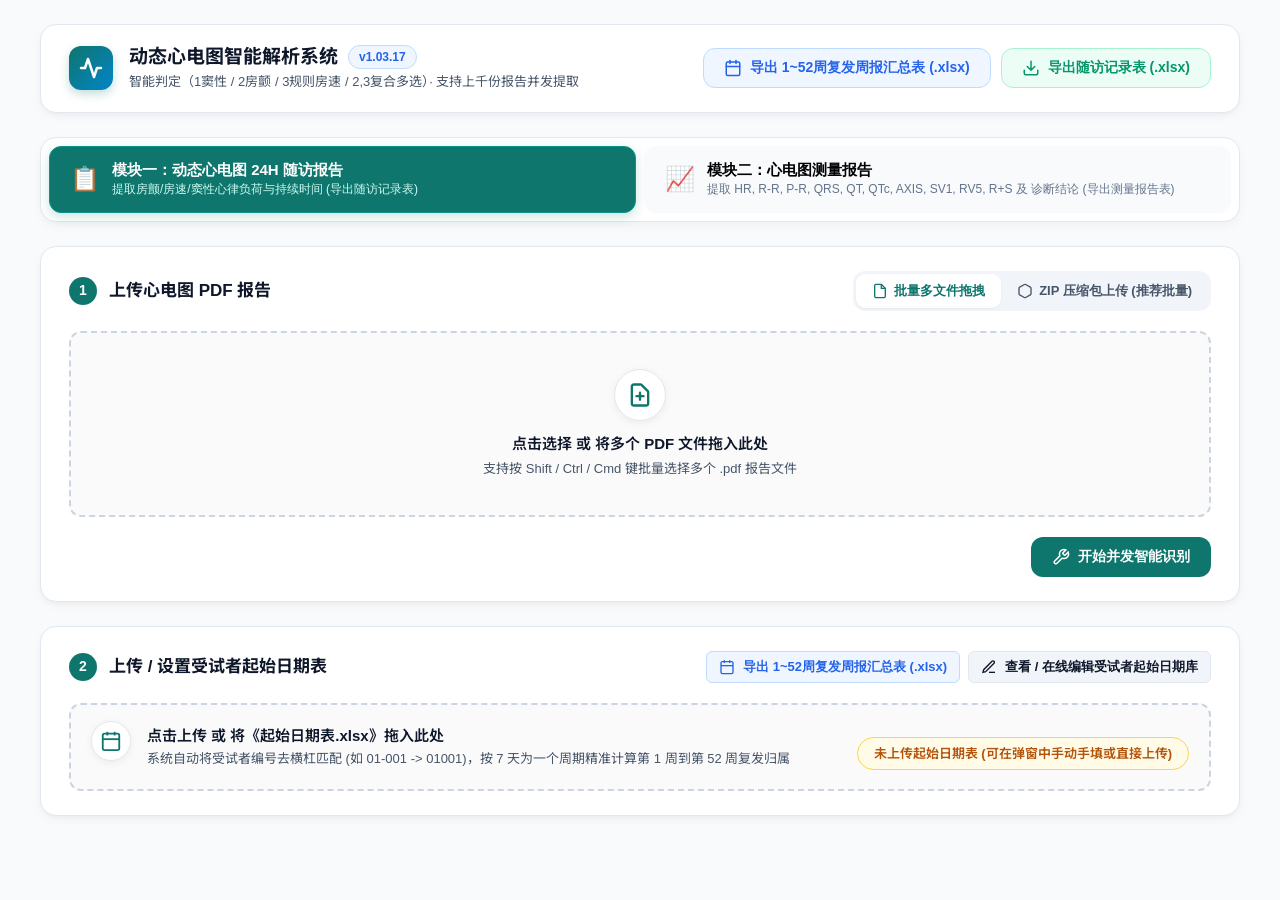
==== commit 7258a555: "Fix syntax error in main.js with Node VM validation, bump version to v1.03.17" ====
--- a/templates/index.html
+++ b/templates/index.html
@@ -220,6 +220,7 @@
     height: 100%;
     opacity: 0;
     cursor: pointer;
+    z-index: 10;
 }
 
 .icon-circle {
@@ -967,7 +968,7 @@
                 <div class="brand-info">
                     <div class="title-wrap" style="display: flex; align-items: center; gap: 10px;">
                         <h1>动态心电图智能解析系统</h1>
-                        <span class="version-badge" style="background: #eff6ff; color: #2563eb; border: 1px solid #bfdbfe; padding: 2px 10px; border-radius: 20px; font-size: 12px; font-weight: 600;">v1.03.15</span>
+                        <span class="version-badge" style="background: #eff6ff; color: #2563eb; border: 1px solid #bfdbfe; padding: 2px 10px; border-radius: 20px; font-size: 12px; font-weight: 600;">v1.03.17</span>
                     </div>
                     <p class="subtitle">智能判定（1窦性 / 2房颤 / 3规则房速 / 2,3复合多选）· 支持上千份报告并发提取</p>
                 </div>
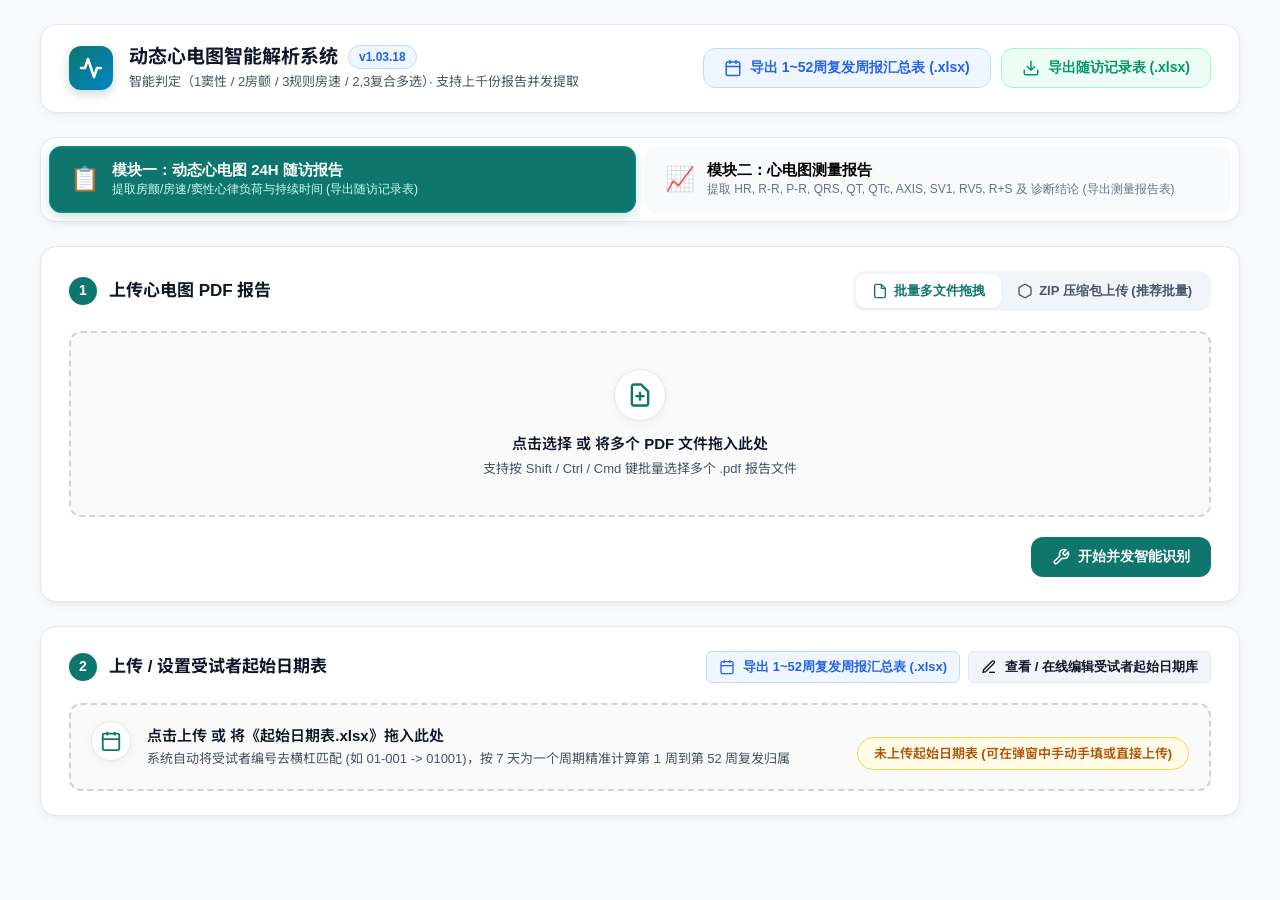
==== commit e5988b31: "Initialize dropzoneStartDates and inputStartDates event listeners with setupDropzone, bump version t" ====
--- a/templates/index.html
+++ b/templates/index.html
@@ -968,7 +968,7 @@
                 <div class="brand-info">
                     <div class="title-wrap" style="display: flex; align-items: center; gap: 10px;">
                         <h1>动态心电图智能解析系统</h1>
-                        <span class="version-badge" style="background: #eff6ff; color: #2563eb; border: 1px solid #bfdbfe; padding: 2px 10px; border-radius: 20px; font-size: 12px; font-weight: 600;">v1.03.17</span>
+                        <span class="version-badge" style="background: #eff6ff; color: #2563eb; border: 1px solid #bfdbfe; padding: 2px 10px; border-radius: 20px; font-size: 12px; font-weight: 600;">v1.03.18</span>
                     </div>
                     <p class="subtitle">智能判定（1窦性 / 2房颤 / 3规则房速 / 2,3复合多选）· 支持上千份报告并发提取</p>
                 </div>
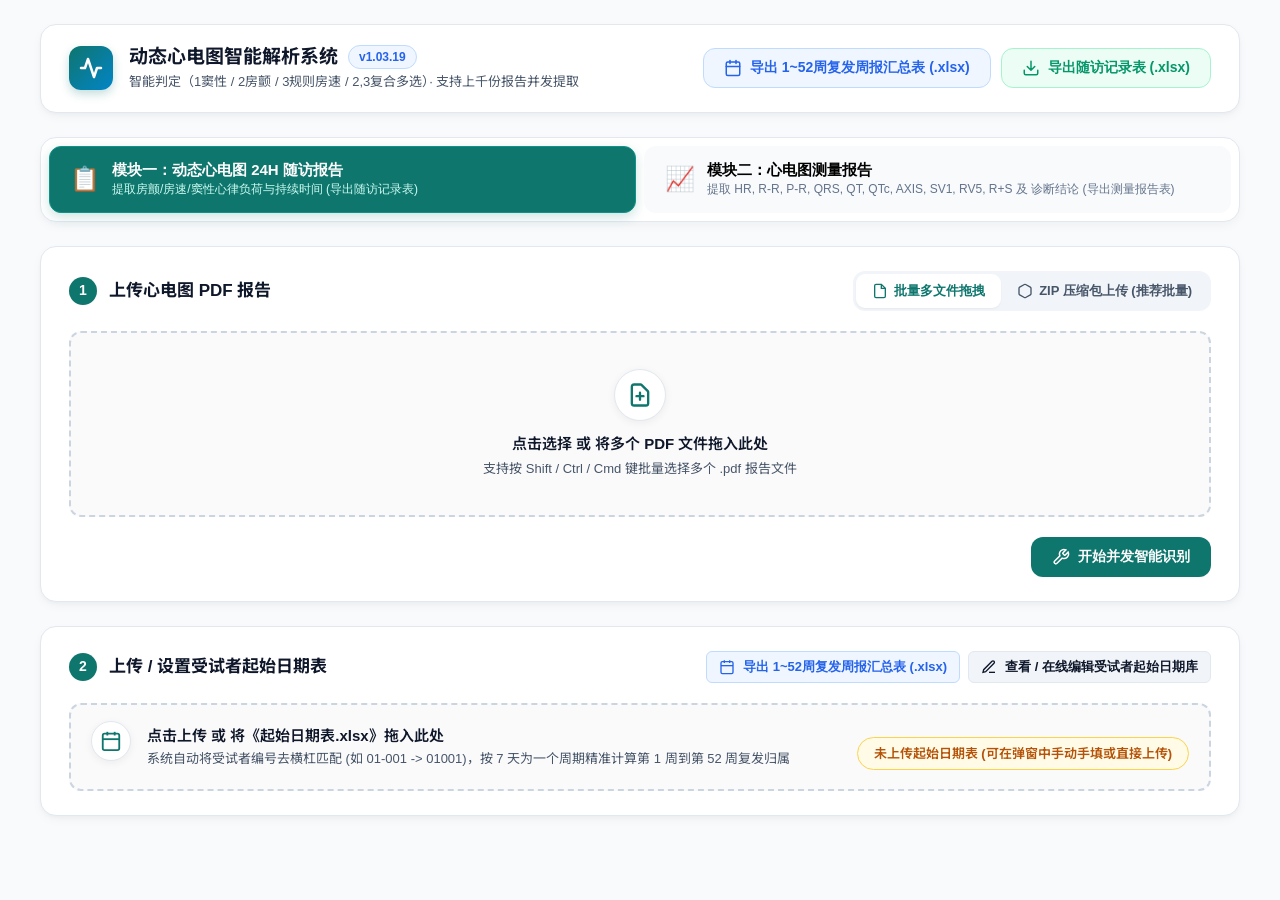
==== commit 50169c02: "Bind input-startdates and dropzone-startdates DOM elements and call setupDropzone in main.js, bump v" ====
--- a/templates/index.html
+++ b/templates/index.html
@@ -968,7 +968,7 @@
                 <div class="brand-info">
                     <div class="title-wrap" style="display: flex; align-items: center; gap: 10px;">
                         <h1>动态心电图智能解析系统</h1>
-                        <span class="version-badge" style="background: #eff6ff; color: #2563eb; border: 1px solid #bfdbfe; padding: 2px 10px; border-radius: 20px; font-size: 12px; font-weight: 600;">v1.03.18</span>
+                        <span class="version-badge" style="background: #eff6ff; color: #2563eb; border: 1px solid #bfdbfe; padding: 2px 10px; border-radius: 20px; font-size: 12px; font-weight: 600;">v1.03.19</span>
                     </div>
                     <p class="subtitle">智能判定（1窦性 / 2房颤 / 3规则房速 / 2,3复合多选）· 支持上千份报告并发提取</p>
                 </div>
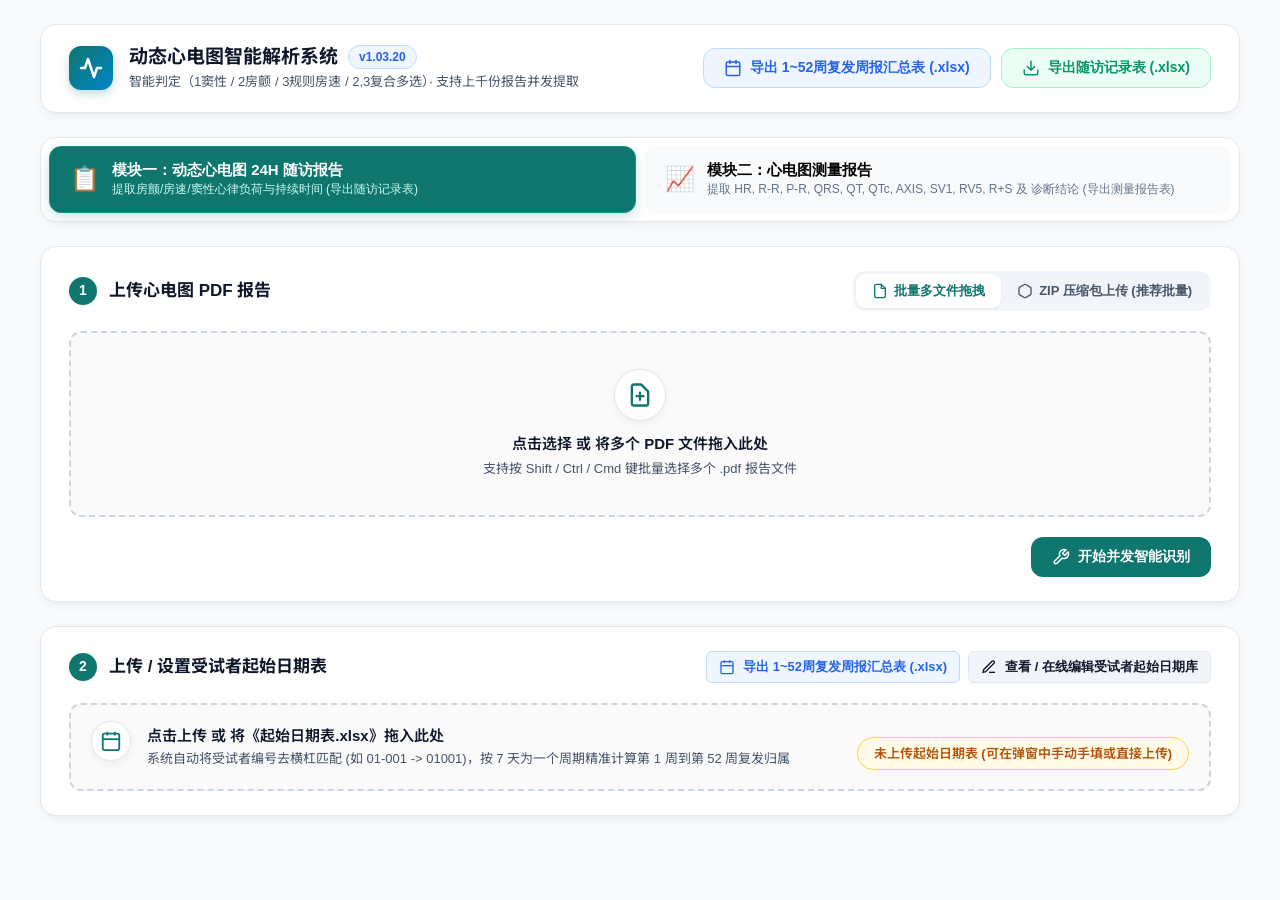
==== commit 430aaa78: "Add AUTO_OPEN_BROWSER check and verify setupDropzone for start dates dropzone, bump version to v1.03" ====
--- a/templates/index.html
+++ b/templates/index.html
@@ -968,7 +968,7 @@
                 <div class="brand-info">
                     <div class="title-wrap" style="display: flex; align-items: center; gap: 10px;">
                         <h1>动态心电图智能解析系统</h1>
-                        <span class="version-badge" style="background: #eff6ff; color: #2563eb; border: 1px solid #bfdbfe; padding: 2px 10px; border-radius: 20px; font-size: 12px; font-weight: 600;">v1.03.19</span>
+                        <span class="version-badge" style="background: #eff6ff; color: #2563eb; border: 1px solid #bfdbfe; padding: 2px 10px; border-radius: 20px; font-size: 12px; font-weight: 600;">v1.03.20</span>
                     </div>
                     <p class="subtitle">智能判定（1窦性 / 2房颤 / 3规则房速 / 2,3复合多选）· 支持上千份报告并发提取</p>
                 </div>
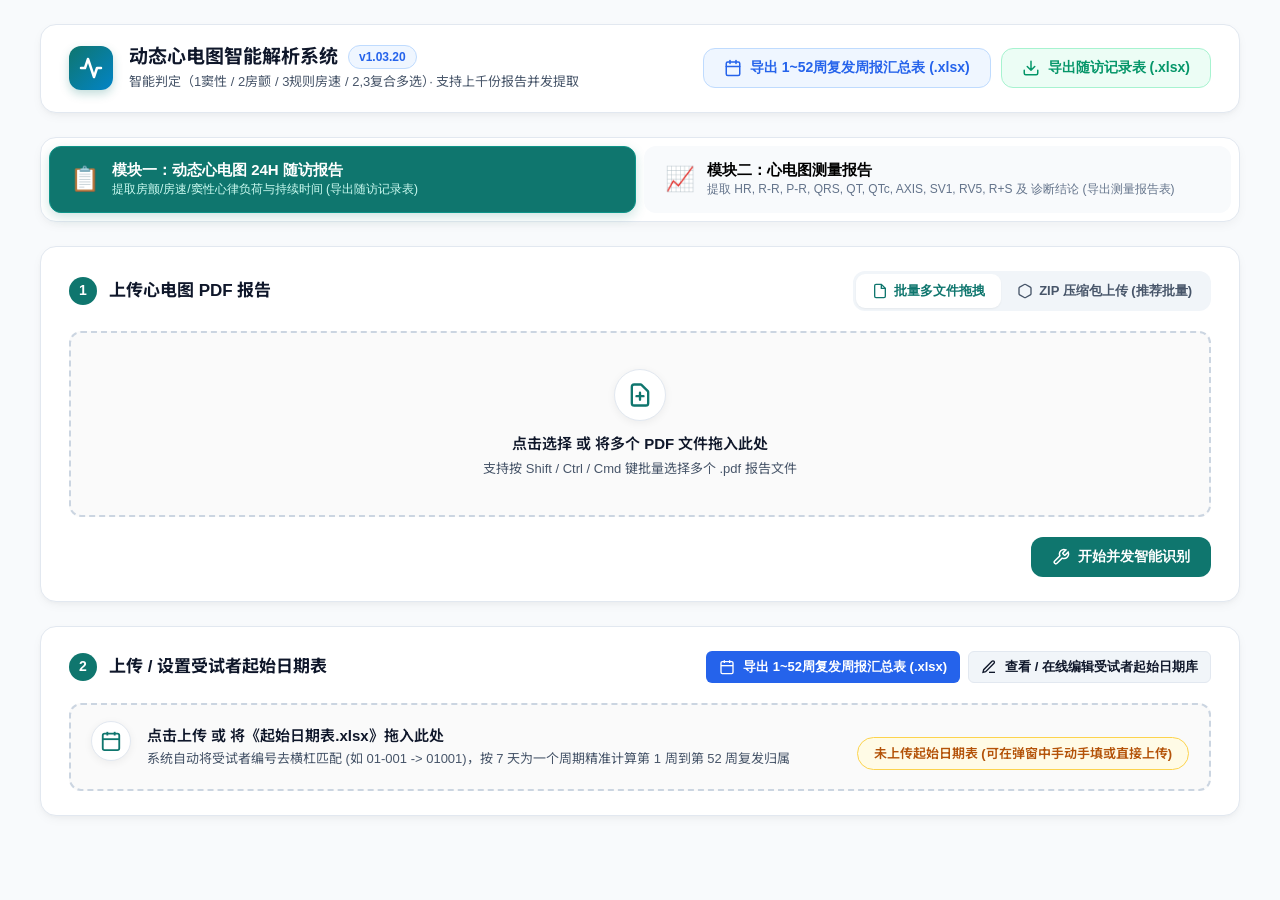
==== commit 0528eedf: "Declare manageStartDatesBtn and Modal DOM elements at top of main.js, unlock weekly report buttons, " ====
--- a/templates/index.html
+++ b/templates/index.html
@@ -4,953 +4,7 @@
     <meta charset="UTF-8">
     <meta name="viewport" content="width=device-width, initial-scale=1.0">
     <title>动态心电图 PDF 智能解析与导出系统 (医生端)</title>
-<style>
-/* Apple & Linear-inspired Clean Medical Design System */
-
-:root {
-    --primary: #0f766e;
-    --primary-hover: #0d9488;
-    --accent: #0284c7;
-    
-    --bg-page: #f8fafc;
-    --bg-card: #ffffff;
-    
-    --text-primary: #0f172a;
-    --text-secondary: #475569;
-    --text-muted: #94a3b8;
-    
-    --border-subtle: #e2e8f0;
-    --border-strong: #cbd5e1;
-    
-    --radius-sm: 8px;
-    --radius-md: 12px;
-    --radius-lg: 16px;
-    
-    --shadow-sm: 0 1px 2px 0 rgba(0, 0, 0, 0.05);
-    --shadow-md: 0 4px 12px -2px rgba(0, 0, 0, 0.05), 0 2px 4px -1px rgba(0, 0, 0, 0.03);
-    --shadow-lg: 0 10px 25px -5px rgba(0, 0, 0, 0.08), 0 8px 10px -6px rgba(0, 0, 0, 0.04);
-}
-
-/* Base Reset & SVG strict size constraint */
-* {
-    box-sizing: border-box;
-    margin: 0;
-    padding: 0;
-}
-
-svg {
-    display: inline-block;
-    vertical-align: middle;
-    flex-shrink: 0;
-}
-
-body {
-    font-family: -apple-system, BlinkMacSystemFont, "Segoe UI", Roboto, "Helvetica Neue", Arial, "Noto Sans SC", sans-serif;
-    background-color: var(--bg-page);
-    color: var(--text-primary);
-    line-height: 1.5;
-    padding: 24px 16px;
-    -webkit-font-smoothing: antialiased;
-}
-
-.app-container {
-    max-width: 1200px;
-    margin: 0 auto;
-}
-
-/* Header Component */
-.app-header {
-    display: flex;
-    justify-content: space-between;
-    align-items: center;
-    background: var(--bg-card);
-    padding: 20px 28px;
-    border-radius: var(--radius-lg);
-    box-shadow: var(--shadow-md);
-    border: 1px solid var(--border-subtle);
-    margin-bottom: 24px;
-}
-
-.brand {
-    display: flex;
-    align-items: center;
-    gap: 16px;
-}
-
-.logo-box {
-    width: 44px;
-    height: 44px;
-    background: linear-gradient(135deg, #0f766e 0%, #0284c7 100%);
-    color: #ffffff;
-    border-radius: var(--radius-md);
-    display: flex;
-    align-items: center;
-    justify-content: center;
-    box-shadow: 0 4px 10px rgba(15, 118, 110, 0.25);
-}
-
-.brand-info h1 {
-    font-size: 19px;
-    font-weight: 700;
-    color: var(--text-primary);
-    line-height: 1.2;
-}
-
-.title-wrap {
-    display: flex;
-    align-items: center;
-    gap: 10px;
-}
-
-.badge-tag {
-    background: #e0f2fe;
-    color: #0369a1;
-    font-size: 11px;
-    font-weight: 700;
-    padding: 2px 8px;
-    border-radius: 10px;
-}
-
-.subtitle {
-    font-size: 13px;
-    color: var(--text-secondary);
-    margin-top: 3px;
-}
-
-/* Cards */
-.card {
-    background: var(--bg-card);
-    border-radius: var(--radius-lg);
-    padding: 24px 28px;
-    box-shadow: var(--shadow-md);
-    border: 1px solid var(--border-subtle);
-    margin-bottom: 24px;
-}
-
-.card-header {
-    display: flex;
-    justify-content: space-between;
-    align-items: center;
-    margin-bottom: 20px;
-}
-
-.step-title {
-    display: flex;
-    align-items: center;
-    gap: 12px;
-}
-
-.step-badge {
-    width: 28px;
-    height: 28px;
-    background: var(--primary);
-    color: #ffffff;
-    font-weight: 700;
-    font-size: 14px;
-    border-radius: 50%;
-    display: flex;
-    align-items: center;
-    justify-content: center;
-}
-
-.step-title h2 {
-    font-size: 17px;
-    font-weight: 700;
-}
-
-/* Tab Switcher */
-.tab-switcher {
-    display: flex;
-    background: #f1f5f9;
-    padding: 3px;
-    border-radius: var(--radius-md);
-}
-
-.tab-item {
-    display: flex;
-    align-items: center;
-    gap: 6px;
-    padding: 8px 16px;
-    border: none;
-    background: transparent;
-    font-size: 13px;
-    font-weight: 600;
-    color: var(--text-secondary);
-    border-radius: 9px;
-    cursor: pointer;
-    transition: all 0.15s ease;
-}
-
-.tab-item.active {
-    background: #ffffff;
-    color: var(--primary);
-    box-shadow: var(--shadow-sm);
-}
-
-.tab-panel {
-    display: none;
-}
-
-.tab-panel.active {
-    display: block;
-}
-
-/* Dropzone Box - STRICT SIZING */
-.dropzone-box {
-    border: 2px dashed var(--border-strong);
-    border-radius: var(--radius-md);
-    padding: 36px 20px;
-    text-align: center;
-    background: #fafafa;
-    cursor: pointer;
-    transition: all 0.2s ease;
-    position: relative;
-}
-
-.dropzone-box:hover, .dropzone-box.dragover {
-    border-color: var(--primary);
-    background: #f0fdf4;
-}
-
-.hidden-file-input {
-    position: absolute;
-    top: 0;
-    left: 0;
-    width: 100%;
-    height: 100%;
-    opacity: 0;
-    cursor: pointer;
-    z-index: 10;
-}
-
-.icon-circle {
-    width: 52px;
-    height: 52px;
-    background: #ffffff;
-    border-radius: 50%;
-    display: flex;
-    align-items: center;
-    justify-content: center;
-    margin: 0 auto 12px auto;
-    color: var(--primary);
-    box-shadow: 0 2px 8px rgba(0,0,0,0.06);
-    border: 1px solid var(--border-subtle);
-}
-
-.dropzone-inner h3 {
-    font-size: 15px;
-    font-weight: 600;
-    color: var(--text-primary);
-    margin-bottom: 4px;
-}
-
-.desc {
-    font-size: 13px;
-    color: var(--text-secondary);
-}
-
-.file-name-badge {
-    display: inline-block;
-    margin-top: 14px;
-    padding: 6px 16px;
-    background: #e0f2fe;
-    color: #0284c7;
-    font-weight: 600;
-    font-size: 13px;
-    border-radius: 20px;
-}
-
-/* Action Footer */
-.action-footer {
-    margin-top: 20px;
-    display: flex;
-    justify-content: flex-end;
-    gap: 12px;
-}
-
-/* Buttons */
-.btn {
-    display: inline-flex;
-    align-items: center;
-    justify-content: center;
-    gap: 8px;
-    padding: 10px 20px;
-    font-size: 14px;
-    font-weight: 600;
-    border-radius: var(--radius-md);
-    border: 1px solid transparent;
-    cursor: pointer;
-    transition: all 0.15s ease;
-}
-
-.btn-primary {
-    background: var(--primary);
-    color: #ffffff;
-}
-
-.btn-primary:hover:not(:disabled) {
-    background: var(--primary-hover);
-    box-shadow: 0 4px 12px rgba(15, 118, 110, 0.3);
-}
-
-.btn-emerald {
-    background: #10b981;
-    color: #ffffff;
-}
-
-.btn-emerald:hover:not(:disabled) {
-    background: #059669;
-    box-shadow: 0 4px 12px rgba(16, 185, 129, 0.3);
-}
-
-.btn-blue {
-    background: #2563eb;
-    color: #ffffff;
-}
-
-.btn-blue:hover:not(:disabled) {
-    background: #1d4ed8;
-    box-shadow: 0 4px 12px rgba(37, 99, 235, 0.3);
-}
-
-.btn-secondary {
-    background: #f1f5f9;
-    color: var(--text-primary);
-    border-color: var(--border-subtle);
-}
-
-.btn-secondary:hover:not(:disabled) {
-    background: #e2e8f0;
-}
-
-.btn:disabled {
-    cursor: not-allowed !important;
-    box-shadow: none !important;
-}
-
-.btn-blue:disabled {
-    background: #eff6ff !important;
-    color: #2563eb !important;
-    border: 1px solid #bfdbfe !important;
-    opacity: 1 !important;
-}
-
-.btn-emerald:disabled {
-    background: #ecfdf5 !important;
-    color: #059669 !important;
-    border: 1px solid #a7f3d0 !important;
-    opacity: 1 !important;
-}
-
-.compact {
-    padding: 6px 12px;
-    font-size: 13px;
-    border-radius: 6px;
-}
-
-/* Progress Box */
-.progress-box {
-    margin-top: 20px;
-    padding: 16px;
-    background: #f8fafc;
-    border-radius: var(--radius-md);
-    border: 1px solid var(--border-subtle);
-}
-
-.progress-header {
-    display: flex;
-    justify-content: space-between;
-    align-items: center;
-    font-size: 13px;
-    font-weight: 600;
-    margin-bottom: 8px;
-}
-
-.progress-title {
-    display: flex;
-    align-items: center;
-    gap: 8px;
-}
-
-.spin-loader {
-    width: 14px;
-    height: 14px;
-    border: 2px solid var(--border-strong);
-    border-top-color: var(--primary);
-    border-radius: 50%;
-    animation: spin 0.8s linear infinite;
-}
-
-@keyframes spin { to { transform: rotate(360deg); } }
-
-.percent-val {
-    color: var(--primary);
-}
-
-.progress-track {
-    height: 8px;
-    background: #e2e8f0;
-    border-radius: 4px;
-    overflow: hidden;
-}
-
-.progress-bar-fill {
-    height: 100%;
-    width: 0%;
-    background: linear-gradient(90deg, #0f766e, #0284c7);
-    border-radius: 4px;
-    transition: width 0.3s ease;
-}
-
-/* Stats Row */
-.stats-row {
-    display: grid;
-    grid-template-columns: repeat(auto-fit, minmax(180px, 1fr));
-    gap: 14px;
-    margin-bottom: 24px;
-}
-
-.stat-box {
-    background: var(--bg-card);
-    border-radius: var(--radius-md);
-    padding: 18px 20px;
-    border: 1px solid var(--border-subtle);
-    box-shadow: var(--shadow-sm);
-    text-align: center;
-}
-
-.stat-num {
-    display: block;
-    font-size: 26px;
-    font-weight: 700;
-    color: var(--text-primary);
-    line-height: 1.1;
-}
-
-.stat-title {
-    font-size: 12px;
-    color: var(--text-secondary);
-    margin-top: 4px;
-    font-weight: 500;
-}
-
-.stat-green .stat-num { color: #16a34a; }
-.stat-amber .stat-num { color: #d97706; }
-.stat-indigo .stat-num { color: #4f46e5; }
-.stat-purple .stat-num { color: #9333ea; }
-
-/* Filter Controls */
-.filter-controls {
-    display: flex;
-    gap: 10px;
-}
-
-.search-input-wrap {
-    position: relative;
-    width: 240px;
-}
-
-.search-input-wrap svg {
-    position: absolute;
-    left: 10px;
-    top: 50%;
-    transform: translateY(-50%);
-    color: var(--text-muted);
-}
-
-.search-input-wrap input {
-    width: 100%;
-    padding: 8px 12px 8px 32px;
-    font-size: 13px;
-    border: 1px solid var(--border-strong);
-    border-radius: var(--radius-sm);
-    outline: none;
-}
-
-.search-input-wrap input:focus {
-    border-color: var(--primary);
-}
-
-.custom-select {
-    padding: 8px 12px;
-    font-size: 13px;
-    border: 1px solid var(--border-strong);
-    border-radius: var(--radius-sm);
-    background: #ffffff;
-    outline: none;
-    cursor: pointer;
-}
-
-/* Styled Table */
-.table-container {
-    overflow-x: auto;
-    border: 1px solid var(--border-subtle);
-    border-radius: var(--radius-md);
-}
-
-.styled-table {
-    width: 100%;
-    border-collapse: collapse;
-    font-size: 13px;
-}
-
-.styled-table th, .styled-table td {
-    padding: 12px 14px;
-    text-align: center;
-    border-bottom: 1px solid var(--border-subtle);
-}
-
-.styled-table th {
-    background: #f8fafc;
-    font-weight: 600;
-    color: var(--text-secondary);
-    font-size: 12px;
-}
-
-.styled-table tbody tr:hover {
-    background: #f8fafc;
-}
-
-/* Badges */
-.badge {
-    display: inline-block;
-    padding: 3px 10px;
-    font-size: 12px;
-    font-weight: 600;
-    border-radius: 12px;
-}
-
-.badge-1 { background: #dcfce7; color: #166534; }
-.badge-2 { background: #fef3c7; color: #92400e; }
-.badge-3 { background: #e0e7ff; color: #3730a3; }
-.badge-2-3 { background: #f3e8ff; color: #6b21a8; }
-.badge-warning-unclassified { background: #fff7ed; color: #c2410c; border: 1px solid #ffedd5; font-weight: 700; }
-
-.btn-link {
-    color: var(--accent);
-    background: none;
-    border: none;
-    cursor: pointer;
-    font-weight: 600;
-    font-size: 13px;
-    text-decoration: underline;
-}
-
-.btn-link:hover {
-    color: #0369a1;
-}
-
-/* Pagination */
-.pagination-bar {
-    display: flex;
-    justify-content: space-between;
-    align-items: center;
-    margin-top: 16px;
-    font-size: 13px;
-    color: var(--text-secondary);
-}
-
-.pagination-right {
-    display: flex;
-    align-items: center;
-    gap: 14px;
-}
-
-.btn-group {
-    display: flex;
-    align-items: center;
-    gap: 6px;
-}
-
-.page-current {
-    font-weight: 700;
-    color: var(--text-primary);
-}
-
-/* Modal Window */
-.modal-backdrop {
-    position: fixed;
-    top: 0;
-    left: 0;
-    width: 100%;
-    height: 100%;
-    background: rgba(15, 23, 42, 0.5);
-    display: flex;
-    align-items: center;
-    justify-content: center;
-    z-index: 9999;
-}
-
-.modal-window {
-    background: #ffffff;
-    width: 90%;
-    max-width: 640px;
-    max-height: 80vh;
-    border-radius: var(--radius-lg);
-    box-shadow: var(--shadow-lg);
-    display: flex;
-    flex-direction: column;
-    overflow: hidden;
-}
-
-.modal-top {
-    display: flex;
-    justify-content: space-between;
-    align-items: center;
-    padding: 16px 24px;
-    border-bottom: 1px solid var(--border-subtle);
-    background: #f8fafc;
-}
-
-.modal-top h3 {
-    font-size: 15px;
-    font-weight: 700;
-}
-
-.modal-close-icon {
-    background: none;
-    border: none;
-    font-size: 22px;
-    cursor: pointer;
-    color: var(--text-muted);
-}
-
-.modal-content-area {
-    padding: 20px 24px;
-    overflow-y: auto;
-}
-
-.grid-fields {
-    display: grid;
-    grid-template-columns: repeat(2, 1fr);
-    gap: 10px;
-}
-
-.field-box {
-    background: #f8fafc;
-    padding: 10px 14px;
-    border-radius: var(--radius-sm);
-    border: 1px solid var(--border-subtle);
-}
-
-.field-box .lbl {
-    font-size: 11px;
-    color: var(--text-muted);
-}
-
-.field-box .val-text {
-    font-size: 13px;
-    font-weight: 600;
-    color: var(--text-primary);
-    margin-top: 2px;
-    white-space: pre-wrap;
-}
-
-.modal-bottom {
-    padding: 12px 24px;
-    border-top: 1px solid var(--border-subtle);
-    display: flex;
-    justify-content: flex-end;
-    background: #f8fafc;
-}
-
-.hidden {
-    display: none !important;
-}
-
-/* 告警样式扩展 */
-.stat-box.stat-red {
-    background: linear-gradient(135deg, #fff7ed 0%, #ffedd5 100%);
-    border-color: #fed7aa;
-}
-.stat-box.stat-red .stat-num {
-    color: #ea580c;
-}
-.stat-box.stat-red .stat-title {
-    color: #c2410c;
-}
-
-.warning-banner {
-    background: linear-gradient(135deg, #fffbe6 0%, #fef3c7 100%);
-    border: 1.5px solid #fcd34d;
-    border-radius: var(--radius-md);
-    padding: 14px 20px;
-    margin-bottom: 20px;
-    display: flex;
-    justify-content: space-between;
-    align-items: center;
-    box-shadow: 0 4px 12px rgba(217, 119, 6, 0.12);
-}
-
-.warning-banner-inner {
-    display: flex;
-    align-items: center;
-    gap: 12px;
-    color: #92400e;
-    font-size: 14px;
-    font-weight: 600;
-}
-
-.btn-warning-action {
-    background: #d97706;
-    color: #ffffff;
-    border: none;
-    padding: 6px 14px;
-    border-radius: var(--radius-sm);
-    font-size: 12px;
-    font-weight: 700;
-    cursor: pointer;
-    transition: background 0.2s ease;
-}
-.btn-warning-action:hover {
-    background: #b45309;
-}
-
-tr.row-warning {
-    background-color: #fffdf5 !important;
-    border-left: 3px solid #f59e0b;
-}
-
-.warn-pill-sm {
-    background: #fef3c7;
-    color: #d97706;
-    font-size: 10px;
-    font-weight: 700;
-    padding: 2px 6px;
-    border-radius: 6px;
-    margin-left: 6px;
-    border: 1px solid #fcd34d;
-}
-
-.tag-warn-cell {
-    background: #fff3dc;
-    color: #b45309;
-    font-weight: 700;
-    padding: 3px 8px;
-    border-radius: 4px;
-    border: 1px solid #fcd34d;
-    display: inline-block;
-}
-
-/* 52 周周报按钮与起始日期卡片样式 */
-.btn-purple {
-    background: linear-gradient(135deg, #7c3aed 0%, #6d28d9 100%);
-    color: #ffffff;
-    border: none;
-
-}
-.btn-purple:hover:not(:disabled) {
-    background: linear-gradient(135deg, #6d28d9 0%, #5b21b6 100%);
-    box-shadow: 0 4px 12px rgba(109, 40, 217, 0.3);
-}
-
-.compact-dropzone {
-    padding: 16px 20px !important;
-}
-
-.dropzone-inner.horizontal {
-    display: flex;
-    align-items: center;
-    gap: 16px;
-    text-align: left;
-}
-
-.dropzone-inner.horizontal .dropzone-text-group {
-    flex: 1;
-}
-
-.dropzone-inner.horizontal h3 {
-    font-size: 15px;
-    margin-bottom: 2px;
-}
-
-.icon-circle.small {
-    width: 40px;
-    height: 40px;
-}
-
-.file-name-badge.success {
-    background: #ecfdf5;
-    color: #047857;
-    border: 1px solid #a7f3d0;
-}
-
-.file-name-badge.warning {
-    background: #fffbe6;
-    color: #b45309;
-    border: 1px solid #fcd34d;
-}
-
-.modal-window.wide {
-    max-width: 780px !important;
-}
-
-.custom-input {
-    border: 1px solid var(--border-subtle);
-    border-radius: var(--radius-sm);
-    padding: 8px 12px;
-    outline: none;
-    transition: border-color 0.2s;
-}
-.custom-input:focus {
-    border-color: var(--primary);
-}
-
-
-/* 统计分析卡片网格样式 */
-.stats-grid {
-    display: grid;
-    grid-template-columns: repeat(auto-fit, minmax(160px, 1fr));
-    gap: 14px;
-    margin-bottom: 20px;
-}
-
-.stat-card {
-    background: #ffffff;
-    border-radius: 12px;
-    padding: 14px 18px;
-    box-shadow: 0 1px 3px rgba(0,0,0,0.05), 0 1px 2px rgba(0,0,0,0.03);
-    border: 1px solid #e2e8f0;
-    transition: all 0.2s ease;
-    position: relative;
-    overflow: hidden;
-}
-
-.stat-card:hover {
-    transform: translateY(-2px);
-    box-shadow: 0 4px 6px -1px rgba(0,0,0,0.1), 0 2px 4px -1px rgba(0,0,0,0.06);
-}
-
-.stat-card::before {
-    content: "";
-    position: absolute;
-    top: 0;
-    left: 0;
-    width: 4px;
-    height: 100%;
-}
-
-.stat-card.total::before { background: #3b82f6; }
-.stat-card.sinus::before { background: #16a34a; }
-.stat-card.afib::before { background: #dc2626; }
-.stat-card.svt::before { background: #9333ea; }
-.stat-card.multi::before { background: #0284c7; }
-.stat-card.warning::before { background: #f59e0b; }
-
-.stat-title {
-    font-size: 13px;
-    font-weight: 600;
-    color: #64748b;
-    margin-bottom: 6px;
-}
-
-.stat-value {
-    font-size: 24px;
-    font-weight: 800;
-    color: #0f172a;
-    line-height: 1.2;
-    margin-bottom: 4px;
-}
-
-.stat-desc {
-    font-size: 11px;
-    color: #94a3b8;
-}
-
-
-/* Module Tab Switcher Styles */
-.module-switcher-card {
-    background: #ffffff;
-    border-radius: 16px;
-    padding: 8px;
-    margin-bottom: 24px;
-    box-shadow: 0 4px 12px -2px rgba(0, 0, 0, 0.05);
-    border: 1px solid #e2e8f0;
-}
-.module-tabs {
-    display: flex;
-    gap: 8px;
-}
-.module-tab-btn {
-    flex: 1;
-    display: flex;
-    align-items: center;
-    gap: 12px;
-    padding: 14px 20px;
-    border-radius: 12px;
-    border: 1px solid transparent;
-    background: #f8fafc;
-    cursor: pointer;
-    transition: all 0.2s ease;
-    text-align: left;
-}
-.module-tab-btn:hover {
-    background: #f1f5f9;
-}
-.module-tab-btn.active {
-    background: #0f766e;
-    color: #ffffff;
-    border-color: #0d9488;
-    box-shadow: 0 4px 12px rgba(15, 118, 110, 0.2);
-}
-.mod-icon {
-    font-size: 24px;
-}
-.mod-text {
-    display: flex;
-    flex-direction: column;
-}
-.mod-title {
-    font-size: 15px;
-    font-weight: 700;
-    line-height: 1.2;
-}
-.module-tab-btn.active .mod-title {
-    color: #ffffff;
-}
-.mod-desc {
-    font-size: 12px;
-    color: #64748b;
-    margin-top: 2px;
-}
-.module-tab-btn.active .mod-desc {
-    color: #ccfbf1;
-}
-
-.mod-panel {
-    display: block;
-}
-.mod-panel.hidden {
-    display: none !important;
-}
-
-
-/* 模块二专属隔离选项卡样式 */
-.meas-tab-item {
-    padding: 8px 16px;
-    border-radius: var(--radius-sm, 6px);
-    border: 1px solid var(--border-subtle, #e2e8f0);
-    background: #f8fafc;
-    color: var(--text-secondary, #475569);
-    font-size: 13px;
-    font-weight: 600;
-    cursor: pointer;
-    transition: all 0.2s ease;
-}
-.meas-tab-item.active {
-    background: #0f766e;
-    color: #ffffff;
-    border-color: #0d9488;
-    box-shadow: 0 2px 6px rgba(15, 118, 110, 0.2);
-}
-.meas-tab-panel {
-    display: block;
-}
-.meas-tab-panel.hidden {
-    display: none !important;
-}
-
-</style>
+<link rel="stylesheet" href="/static/css/style.css?v=1.03.25">
     <link rel="preconnect" href="https://fonts.googleapis.com">
     <link rel="preconnect" href="https://fonts.gstatic.com" crossorigin>
     <link href="https://fonts.googleapis.com/css2?family=Inter:wght@400;500;600;700&family=Noto+Sans+SC:wght@400;500;700&display=swap" rel="stylesheet">
@@ -1098,7 +152,7 @@
                         <h2>上传 / 设置受试者起始日期表</h2>
                     </div>
                     <div class="card-header-actions" style="display: flex; gap: 8px; align-items: center;">
-                        <button id="download-weekly-btn-2" class="btn btn-blue compact" disabled>
+                        <button id="download-weekly-btn-2" class="btn btn-blue compact">
                             <svg width="16" height="16" viewBox="0 0 24 24" fill="none" stroke="currentColor" stroke-width="2"><rect x="3" y="4" width="18" height="18" rx="2" ry="2"></rect><line x1="16" y1="2" x2="16" y2="6"></line><line x1="8" y1="2" x2="8" y2="6"></line><line x1="3" y1="10" x2="21" y2="10"></line></svg>
                             <span>导出 1~52周复发周报汇总表 (.xlsx)</span>
                         </button>
--- a/static/css/style.css
+++ b/static/css/style.css
@@ -0,0 +1,944 @@
+/* Apple & Linear-inspired Clean Medical Design System */
+
+:root {
+    --primary: #0f766e;
+    --primary-hover: #0d9488;
+    --accent: #0284c7;
+    
+    --bg-page: #f8fafc;
+    --bg-card: #ffffff;
+    
+    --text-primary: #0f172a;
+    --text-secondary: #475569;
+    --text-muted: #94a3b8;
+    
+    --border-subtle: #e2e8f0;
+    --border-strong: #cbd5e1;
+    
+    --radius-sm: 8px;
+    --radius-md: 12px;
+    --radius-lg: 16px;
+    
+    --shadow-sm: 0 1px 2px 0 rgba(0, 0, 0, 0.05);
+    --shadow-md: 0 4px 12px -2px rgba(0, 0, 0, 0.05), 0 2px 4px -1px rgba(0, 0, 0, 0.03);
+    --shadow-lg: 0 10px 25px -5px rgba(0, 0, 0, 0.08), 0 8px 10px -6px rgba(0, 0, 0, 0.04);
+}
+
+/* Base Reset & SVG strict size constraint */
+* {
+    box-sizing: border-box;
+    margin: 0;
+    padding: 0;
+}
+
+svg {
+    display: inline-block;
+    vertical-align: middle;
+    flex-shrink: 0;
+}
+
+body {
+    font-family: -apple-system, BlinkMacSystemFont, "Segoe UI", Roboto, "Helvetica Neue", Arial, "Noto Sans SC", sans-serif;
+    background-color: var(--bg-page);
+    color: var(--text-primary);
+    line-height: 1.5;
+    padding: 24px 16px;
+    -webkit-font-smoothing: antialiased;
+}
+
+.app-container {
+    max-width: 1200px;
+    margin: 0 auto;
+}
+
+/* Header Component */
+.app-header {
+    display: flex;
+    justify-content: space-between;
+    align-items: center;
+    background: var(--bg-card);
+    padding: 20px 28px;
+    border-radius: var(--radius-lg);
+    box-shadow: var(--shadow-md);
+    border: 1px solid var(--border-subtle);
+    margin-bottom: 24px;
+}
+
+.brand {
+    display: flex;
+    align-items: center;
+    gap: 16px;
+}
+
+.logo-box {
+    width: 44px;
+    height: 44px;
+    background: linear-gradient(135deg, #0f766e 0%, #0284c7 100%);
+    color: #ffffff;
+    border-radius: var(--radius-md);
+    display: flex;
+    align-items: center;
+    justify-content: center;
+    box-shadow: 0 4px 10px rgba(15, 118, 110, 0.25);
+}
+
+.brand-info h1 {
+    font-size: 19px;
+    font-weight: 700;
+    color: var(--text-primary);
+    line-height: 1.2;
+}
+
+.title-wrap {
+    display: flex;
+    align-items: center;
+    gap: 10px;
+}
+
+.badge-tag {
+    background: #e0f2fe;
+    color: #0369a1;
+    font-size: 11px;
+    font-weight: 700;
+    padding: 2px 8px;
+    border-radius: 10px;
+}
+
+.subtitle {
+    font-size: 13px;
+    color: var(--text-secondary);
+    margin-top: 3px;
+}
+
+/* Cards */
+.card {
+    background: var(--bg-card);
+    border-radius: var(--radius-lg);
+    padding: 24px 28px;
+    box-shadow: var(--shadow-md);
+    border: 1px solid var(--border-subtle);
+    margin-bottom: 24px;
+}
+
+.card-header {
+    display: flex;
+    justify-content: space-between;
+    align-items: center;
+    margin-bottom: 20px;
+}
+
+.step-title {
+    display: flex;
+    align-items: center;
+    gap: 12px;
+}
+
+.step-badge {
+    width: 28px;
+    height: 28px;
+    background: var(--primary);
+    color: #ffffff;
+    font-weight: 700;
+    font-size: 14px;
+    border-radius: 50%;
+    display: flex;
+    align-items: center;
+    justify-content: center;
+}
+
+.step-title h2 {
+    font-size: 17px;
+    font-weight: 700;
+}
+
+/* Tab Switcher */
+.tab-switcher {
+    display: flex;
+    background: #f1f5f9;
+    padding: 3px;
+    border-radius: var(--radius-md);
+}
+
+.tab-item {
+    display: flex;
+    align-items: center;
+    gap: 6px;
+    padding: 8px 16px;
+    border: none;
+    background: transparent;
+    font-size: 13px;
+    font-weight: 600;
+    color: var(--text-secondary);
+    border-radius: 9px;
+    cursor: pointer;
+    transition: all 0.15s ease;
+}
+
+.tab-item.active {
+    background: #ffffff;
+    color: var(--primary);
+    box-shadow: var(--shadow-sm);
+}
+
+.tab-panel {
+    display: none;
+}
+
+.tab-panel.active {
+    display: block;
+}
+
+/* Dropzone Box - STRICT SIZING */
+.dropzone-box {
+    border: 2px dashed var(--border-strong);
+    border-radius: var(--radius-md);
+    padding: 36px 20px;
+    text-align: center;
+    background: #fafafa;
+    cursor: pointer;
+    transition: all 0.2s ease;
+    position: relative;
+}
+
+.dropzone-box:hover, .dropzone-box.dragover {
+    border-color: var(--primary);
+    background: #f0fdf4;
+}
+
+.hidden-file-input {
+    position: absolute;
+    top: 0;
+    left: 0;
+    width: 100%;
+    height: 100%;
+    opacity: 0;
+    cursor: pointer;
+    z-index: 10;
+}
+
+.icon-circle {
+    width: 52px;
+    height: 52px;
+    background: #ffffff;
+    border-radius: 50%;
+    display: flex;
+    align-items: center;
+    justify-content: center;
+    margin: 0 auto 12px auto;
+    color: var(--primary);
+    box-shadow: 0 2px 8px rgba(0,0,0,0.06);
+    border: 1px solid var(--border-subtle);
+}
+
+.dropzone-inner h3 {
+    font-size: 15px;
+    font-weight: 600;
+    color: var(--text-primary);
+    margin-bottom: 4px;
+}
+
+.desc {
+    font-size: 13px;
+    color: var(--text-secondary);
+}
+
+.file-name-badge {
+    display: inline-block;
+    margin-top: 14px;
+    padding: 6px 16px;
+    background: #e0f2fe;
+    color: #0284c7;
+    font-weight: 600;
+    font-size: 13px;
+    border-radius: 20px;
+}
+
+/* Action Footer */
+.action-footer {
+    margin-top: 20px;
+    display: flex;
+    justify-content: flex-end;
+    gap: 12px;
+}
+
+/* Buttons */
+.btn {
+    display: inline-flex;
+    align-items: center;
+    justify-content: center;
+    gap: 8px;
+    padding: 10px 20px;
+    font-size: 14px;
+    font-weight: 600;
+    border-radius: var(--radius-md);
+    border: 1px solid transparent;
+    cursor: pointer;
+    transition: all 0.15s ease;
+}
+
+.btn-primary {
+    background: var(--primary);
+    color: #ffffff;
+}
+
+.btn-primary:hover:not(:disabled) {
+    background: var(--primary-hover);
+    box-shadow: 0 4px 12px rgba(15, 118, 110, 0.3);
+}
+
+.btn-emerald {
+    background: #10b981;
+    color: #ffffff;
+}
+
+.btn-emerald:hover:not(:disabled) {
+    background: #059669;
+    box-shadow: 0 4px 12px rgba(16, 185, 129, 0.3);
+}
+
+.btn-blue {
+    background: #2563eb;
+    color: #ffffff;
+}
+
+.btn-blue:hover:not(:disabled) {
+    background: #1d4ed8;
+    box-shadow: 0 4px 12px rgba(37, 99, 235, 0.3);
+}
+
+.btn-secondary {
+    background: #f1f5f9;
+    color: var(--text-primary);
+    border-color: var(--border-subtle);
+}
+
+.btn-secondary:hover:not(:disabled) {
+    background: #e2e8f0;
+}
+
+.btn:disabled {
+    cursor: not-allowed !important;
+    box-shadow: none !important;
+}
+
+.btn-blue:disabled {
+    background: #eff6ff !important;
+    color: #2563eb !important;
+    border: 1px solid #bfdbfe !important;
+    opacity: 1 !important;
+}
+
+.btn-emerald:disabled {
+    background: #ecfdf5 !important;
+    color: #059669 !important;
+    border: 1px solid #a7f3d0 !important;
+    opacity: 1 !important;
+}
+
+.compact {
+    padding: 6px 12px;
+    font-size: 13px;
+    border-radius: 6px;
+}
+
+/* Progress Box */
+.progress-box {
+    margin-top: 20px;
+    padding: 16px;
+    background: #f8fafc;
+    border-radius: var(--radius-md);
+    border: 1px solid var(--border-subtle);
+}
+
+.progress-header {
+    display: flex;
+    justify-content: space-between;
+    align-items: center;
+    font-size: 13px;
+    font-weight: 600;
+    margin-bottom: 8px;
+}
+
+.progress-title {
+    display: flex;
+    align-items: center;
+    gap: 8px;
+}
+
+.spin-loader {
+    width: 14px;
+    height: 14px;
+    border: 2px solid var(--border-strong);
+    border-top-color: var(--primary);
+    border-radius: 50%;
+    animation: spin 0.8s linear infinite;
+}
+
+@keyframes spin { to { transform: rotate(360deg); } }
+
+.percent-val {
+    color: var(--primary);
+}
+
+.progress-track {
+    height: 8px;
+    background: #e2e8f0;
+    border-radius: 4px;
+    overflow: hidden;
+}
+
+.progress-bar-fill {
+    height: 100%;
+    width: 0%;
+    background: linear-gradient(90deg, #0f766e, #0284c7);
+    border-radius: 4px;
+    transition: width 0.3s ease;
+}
+
+/* Stats Row */
+.stats-row {
+    display: grid;
+    grid-template-columns: repeat(auto-fit, minmax(180px, 1fr));
+    gap: 14px;
+    margin-bottom: 24px;
+}
+
+.stat-box {
+    background: var(--bg-card);
+    border-radius: var(--radius-md);
+    padding: 18px 20px;
+    border: 1px solid var(--border-subtle);
+    box-shadow: var(--shadow-sm);
+    text-align: center;
+}
+
+.stat-num {
+    display: block;
+    font-size: 26px;
+    font-weight: 700;
+    color: var(--text-primary);
+    line-height: 1.1;
+}
+
+.stat-title {
+    font-size: 12px;
+    color: var(--text-secondary);
+    margin-top: 4px;
+    font-weight: 500;
+}
+
+.stat-green .stat-num { color: #16a34a; }
+.stat-amber .stat-num { color: #d97706; }
+.stat-indigo .stat-num { color: #4f46e5; }
+.stat-purple .stat-num { color: #9333ea; }
+
+/* Filter Controls */
+.filter-controls {
+    display: flex;
+    gap: 10px;
+}
+
+.search-input-wrap {
+    position: relative;
+    width: 240px;
+}
+
+.search-input-wrap svg {
+    position: absolute;
+    left: 10px;
+    top: 50%;
+    transform: translateY(-50%);
+    color: var(--text-muted);
+}
+
+.search-input-wrap input {
+    width: 100%;
+    padding: 8px 12px 8px 32px;
+    font-size: 13px;
+    border: 1px solid var(--border-strong);
+    border-radius: var(--radius-sm);
+    outline: none;
+}
+
+.search-input-wrap input:focus {
+    border-color: var(--primary);
+}
+
+.custom-select {
+    padding: 8px 12px;
+    font-size: 13px;
+    border: 1px solid var(--border-strong);
+    border-radius: var(--radius-sm);
+    background: #ffffff;
+    outline: none;
+    cursor: pointer;
+}
+
+/* Styled Table */
+.table-container {
+    overflow-x: auto;
+    border: 1px solid var(--border-subtle);
+    border-radius: var(--radius-md);
+}
+
+.styled-table {
+    width: 100%;
+    border-collapse: collapse;
+    font-size: 13px;
+}
+
+.styled-table th, .styled-table td {
+    padding: 12px 14px;
+    text-align: center;
+    border-bottom: 1px solid var(--border-subtle);
+}
+
+.styled-table th {
+    background: #f8fafc;
+    font-weight: 600;
+    color: var(--text-secondary);
+    font-size: 12px;
+}
+
+.styled-table tbody tr:hover {
+    background: #f8fafc;
+}
+
+/* Badges */
+.badge {
+    display: inline-block;
+    padding: 3px 10px;
+    font-size: 12px;
+    font-weight: 600;
+    border-radius: 12px;
+}
+
+.badge-1 { background: #dcfce7; color: #166534; }
+.badge-2 { background: #fef3c7; color: #92400e; }
+.badge-3 { background: #e0e7ff; color: #3730a3; }
+.badge-2-3 { background: #f3e8ff; color: #6b21a8; }
+.badge-warning-unclassified { background: #fff7ed; color: #c2410c; border: 1px solid #ffedd5; font-weight: 700; }
+
+.btn-link {
+    color: var(--accent);
+    background: none;
+    border: none;
+    cursor: pointer;
+    font-weight: 600;
+    font-size: 13px;
+    text-decoration: underline;
+}
+
+.btn-link:hover {
+    color: #0369a1;
+}
+
+/* Pagination */
+.pagination-bar {
+    display: flex;
+    justify-content: space-between;
+    align-items: center;
+    margin-top: 16px;
+    font-size: 13px;
+    color: var(--text-secondary);
+}
+
+.pagination-right {
+    display: flex;
+    align-items: center;
+    gap: 14px;
+}
+
+.btn-group {
+    display: flex;
+    align-items: center;
+    gap: 6px;
+}
+
+.page-current {
+    font-weight: 700;
+    color: var(--text-primary);
+}
+
+/* Modal Window */
+.modal-backdrop {
+    position: fixed;
+    top: 0;
+    left: 0;
+    width: 100%;
+    height: 100%;
+    background: rgba(15, 23, 42, 0.5);
+    display: flex;
+    align-items: center;
+    justify-content: center;
+    z-index: 9999;
+}
+
+.modal-window {
+    background: #ffffff;
+    width: 90%;
+    max-width: 640px;
+    max-height: 80vh;
+    border-radius: var(--radius-lg);
+    box-shadow: var(--shadow-lg);
+    display: flex;
+    flex-direction: column;
+    overflow: hidden;
+}
+
+.modal-top {
+    display: flex;
+    justify-content: space-between;
+    align-items: center;
+    padding: 16px 24px;
+    border-bottom: 1px solid var(--border-subtle);
+    background: #f8fafc;
+}
+
+.modal-top h3 {
+    font-size: 15px;
+    font-weight: 700;
+}
+
+.modal-close-icon {
+    background: none;
+    border: none;
+    font-size: 22px;
+    cursor: pointer;
+    color: var(--text-muted);
+}
+
+.modal-content-area {
+    padding: 20px 24px;
+    overflow-y: auto;
+}
+
+.grid-fields {
+    display: grid;
+    grid-template-columns: repeat(2, 1fr);
+    gap: 10px;
+}
+
+.field-box {
+    background: #f8fafc;
+    padding: 10px 14px;
+    border-radius: var(--radius-sm);
+    border: 1px solid var(--border-subtle);
+}
+
+.field-box .lbl {
+    font-size: 11px;
+    color: var(--text-muted);
+}
+
+.field-box .val-text {
+    font-size: 13px;
+    font-weight: 600;
+    color: var(--text-primary);
+    margin-top: 2px;
+    white-space: pre-wrap;
+}
+
+.modal-bottom {
+    padding: 12px 24px;
+    border-top: 1px solid var(--border-subtle);
+    display: flex;
+    justify-content: flex-end;
+    background: #f8fafc;
+}
+
+.hidden {
+    display: none !important;
+}
+
+/* 告警样式扩展 */
+.stat-box.stat-red {
+    background: linear-gradient(135deg, #fff7ed 0%, #ffedd5 100%);
+    border-color: #fed7aa;
+}
+.stat-box.stat-red .stat-num {
+    color: #ea580c;
+}
+.stat-box.stat-red .stat-title {
+    color: #c2410c;
+}
+
+.warning-banner {
+    background: linear-gradient(135deg, #fffbe6 0%, #fef3c7 100%);
+    border: 1.5px solid #fcd34d;
+    border-radius: var(--radius-md);
+    padding: 14px 20px;
+    margin-bottom: 20px;
+    display: flex;
+    justify-content: space-between;
+    align-items: center;
+    box-shadow: 0 4px 12px rgba(217, 119, 6, 0.12);
+}
+
+.warning-banner-inner {
+    display: flex;
+    align-items: center;
+    gap: 12px;
+    color: #92400e;
+    font-size: 14px;
+    font-weight: 600;
+}
+
+.btn-warning-action {
+    background: #d97706;
+    color: #ffffff;
+    border: none;
+    padding: 6px 14px;
+    border-radius: var(--radius-sm);
+    font-size: 12px;
+    font-weight: 700;
+    cursor: pointer;
+    transition: background 0.2s ease;
+}
+.btn-warning-action:hover {
+    background: #b45309;
+}
+
+tr.row-warning {
+    background-color: #fffdf5 !important;
+    border-left: 3px solid #f59e0b;
+}
+
+.warn-pill-sm {
+    background: #fef3c7;
+    color: #d97706;
+    font-size: 10px;
+    font-weight: 700;
+    padding: 2px 6px;
+    border-radius: 6px;
+    margin-left: 6px;
+    border: 1px solid #fcd34d;
+}
+
+.tag-warn-cell {
+    background: #fff3dc;
+    color: #b45309;
+    font-weight: 700;
+    padding: 3px 8px;
+    border-radius: 4px;
+    border: 1px solid #fcd34d;
+    display: inline-block;
+}
+
+/* 52 周周报按钮与起始日期卡片样式 */
+.btn-purple {
+    background: linear-gradient(135deg, #7c3aed 0%, #6d28d9 100%);
+    color: #ffffff;
+    border: none;
+
+}
+.btn-purple:hover:not(:disabled) {
+    background: linear-gradient(135deg, #6d28d9 0%, #5b21b6 100%);
+    box-shadow: 0 4px 12px rgba(109, 40, 217, 0.3);
+}
+
+.compact-dropzone {
+    padding: 16px 20px !important;
+}
+
+.dropzone-inner.horizontal {
+    display: flex;
+    align-items: center;
+    gap: 16px;
+    text-align: left;
+}
+
+.dropzone-inner.horizontal .dropzone-text-group {
+    flex: 1;
+}
+
+.dropzone-inner.horizontal h3 {
+    font-size: 15px;
+    margin-bottom: 2px;
+}
+
+.icon-circle.small {
+    width: 40px;
+    height: 40px;
+}
+
+.file-name-badge.success {
+    background: #ecfdf5;
+    color: #047857;
+    border: 1px solid #a7f3d0;
+}
+
+.file-name-badge.warning {
+    background: #fffbe6;
+    color: #b45309;
+    border: 1px solid #fcd34d;
+}
+
+.modal-window.wide {
+    max-width: 780px !important;
+}
+
+.custom-input {
+    border: 1px solid var(--border-subtle);
+    border-radius: var(--radius-sm);
+    padding: 8px 12px;
+    outline: none;
+    transition: border-color 0.2s;
+}
+.custom-input:focus {
+    border-color: var(--primary);
+}
+
+
+/* 统计分析卡片网格样式 */
+.stats-grid {
+    display: grid;
+    grid-template-columns: repeat(auto-fit, minmax(160px, 1fr));
+    gap: 14px;
+    margin-bottom: 20px;
+}
+
+.stat-card {
+    background: #ffffff;
+    border-radius: 12px;
+    padding: 14px 18px;
+    box-shadow: 0 1px 3px rgba(0,0,0,0.05), 0 1px 2px rgba(0,0,0,0.03);
+    border: 1px solid #e2e8f0;
+    transition: all 0.2s ease;
+    position: relative;
+    overflow: hidden;
+}
+
+.stat-card:hover {
+    transform: translateY(-2px);
+    box-shadow: 0 4px 6px -1px rgba(0,0,0,0.1), 0 2px 4px -1px rgba(0,0,0,0.06);
+}
+
+.stat-card::before {
+    content: "";
+    position: absolute;
+    top: 0;
+    left: 0;
+    width: 4px;
+    height: 100%;
+}
+
+.stat-card.total::before { background: #3b82f6; }
+.stat-card.sinus::before { background: #16a34a; }
+.stat-card.afib::before { background: #dc2626; }
+.stat-card.svt::before { background: #9333ea; }
+.stat-card.multi::before { background: #0284c7; }
+.stat-card.warning::before { background: #f59e0b; }
+
+.stat-title {
+    font-size: 13px;
+    font-weight: 600;
+    color: #64748b;
+    margin-bottom: 6px;
+}
+
+.stat-value {
+    font-size: 24px;
+    font-weight: 800;
+    color: #0f172a;
+    line-height: 1.2;
+    margin-bottom: 4px;
+}
+
+.stat-desc {
+    font-size: 11px;
+    color: #94a3b8;
+}
+
+
+/* Module Tab Switcher Styles */
+.module-switcher-card {
+    background: #ffffff;
+    border-radius: 16px;
+    padding: 8px;
+    margin-bottom: 24px;
+    box-shadow: 0 4px 12px -2px rgba(0, 0, 0, 0.05);
+    border: 1px solid #e2e8f0;
+}
+.module-tabs {
+    display: flex;
+    gap: 8px;
+}
+.module-tab-btn {
+    flex: 1;
+    display: flex;
+    align-items: center;
+    gap: 12px;
+    padding: 14px 20px;
+    border-radius: 12px;
+    border: 1px solid transparent;
+    background: #f8fafc;
+    cursor: pointer;
+    transition: all 0.2s ease;
+    text-align: left;
+}
+.module-tab-btn:hover {
+    background: #f1f5f9;
+}
+.module-tab-btn.active {
+    background: #0f766e;
+    color: #ffffff;
+    border-color: #0d9488;
+    box-shadow: 0 4px 12px rgba(15, 118, 110, 0.2);
+}
+.mod-icon {
+    font-size: 24px;
+}
+.mod-text {
+    display: flex;
+    flex-direction: column;
+}
+.mod-title {
+    font-size: 15px;
+    font-weight: 700;
+    line-height: 1.2;
+}
+.module-tab-btn.active .mod-title {
+    color: #ffffff;
+}
+.mod-desc {
+    font-size: 12px;
+    color: #64748b;
+    margin-top: 2px;
+}
+.module-tab-btn.active .mod-desc {
+    color: #ccfbf1;
+}
+
+.mod-panel {
+    display: block;
+}
+.mod-panel.hidden {
+    display: none !important;
+}
+
+
+/* 模块二专属隔离选项卡样式 */
+.meas-tab-item {
+    padding: 8px 16px;
+    border-radius: var(--radius-sm, 6px);
+    border: 1px solid var(--border-subtle, #e2e8f0);
+    background: #f8fafc;
+    color: var(--text-secondary, #475569);
+    font-size: 13px;
+    font-weight: 600;
+    cursor: pointer;
+    transition: all 0.2s ease;
+}
+.meas-tab-item.active {
+    background: #0f766e;
+    color: #ffffff;
+    border-color: #0d9488;
+    box-shadow: 0 2px 6px rgba(15, 118, 110, 0.2);
+}
+.meas-tab-panel {
+    display: block;
+}
+.meas-tab-panel.hidden {
+    display: none !important;
+}
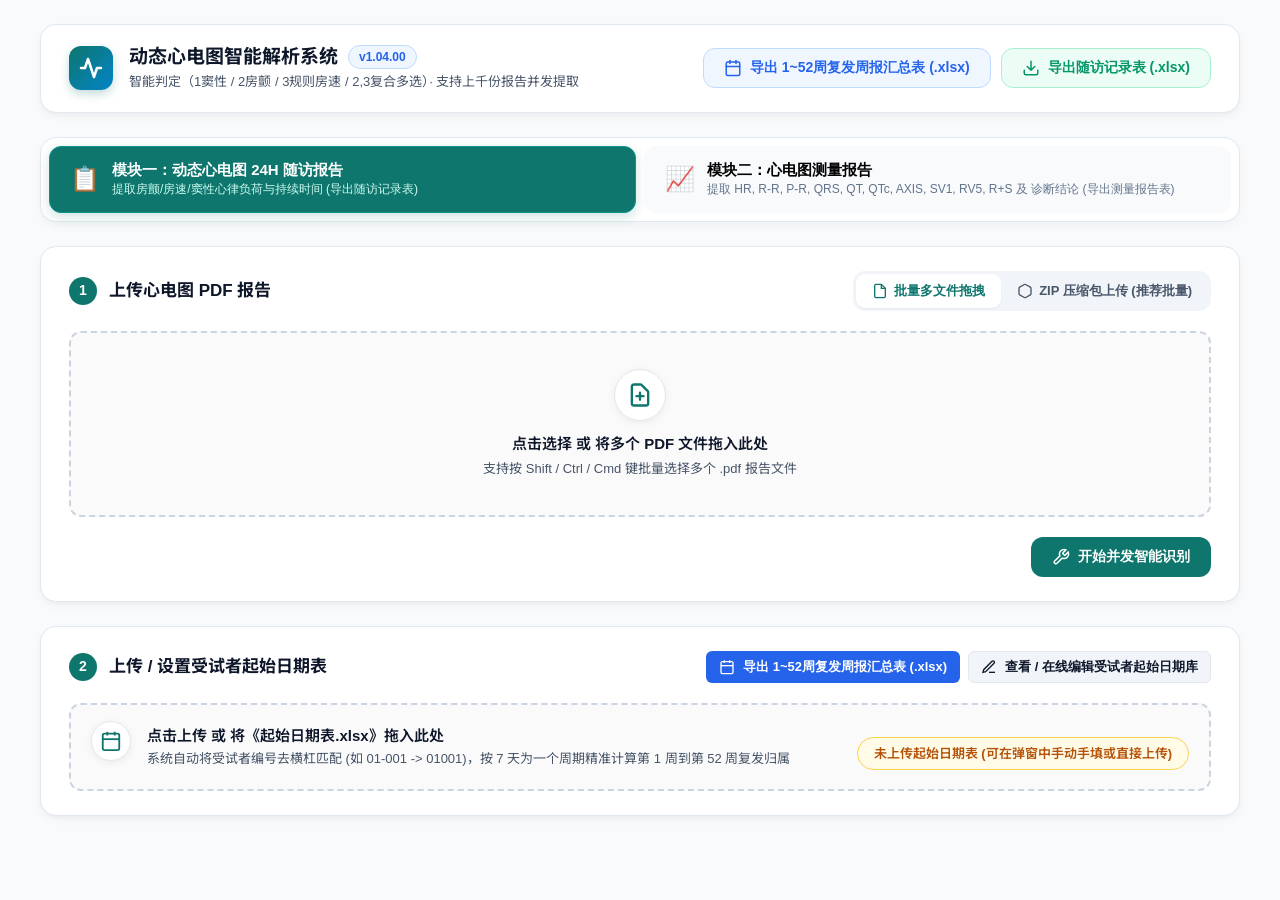
==== commit 467e1ef6: "Release v1.04.00: 70+ ambiguous AF/AFL combination interception, objective data preservation on revi" ====
--- a/templates/index.html
+++ b/templates/index.html
@@ -4,7 +4,7 @@
     <meta charset="UTF-8">
     <meta name="viewport" content="width=device-width, initial-scale=1.0">
     <title>动态心电图 PDF 智能解析与导出系统 (医生端)</title>
-<link rel="stylesheet" href="/static/css/style.css?v=1.03.25">
+<link rel="stylesheet" href="/static/css/style.css?v=1.04.00">
     <link rel="preconnect" href="https://fonts.googleapis.com">
     <link rel="preconnect" href="https://fonts.gstatic.com" crossorigin>
     <link href="https://fonts.googleapis.com/css2?family=Inter:wght@400;500;600;700&family=Noto+Sans+SC:wght@400;500;700&display=swap" rel="stylesheet">
@@ -22,7 +22,7 @@
                 <div class="brand-info">
                     <div class="title-wrap" style="display: flex; align-items: center; gap: 10px;">
                         <h1>动态心电图智能解析系统</h1>
-                        <span class="version-badge" style="background: #eff6ff; color: #2563eb; border: 1px solid #bfdbfe; padding: 2px 10px; border-radius: 20px; font-size: 12px; font-weight: 600;">v1.03.20</span>
+                        <span class="version-badge" style="background: #eff6ff; color: #2563eb; border: 1px solid #bfdbfe; padding: 2px 10px; border-radius: 20px; font-size: 12px; font-weight: 600;">v1.04.00</span>
                     </div>
                     <p class="subtitle">智能判定（1窦性 / 2房颤 / 3规则房速 / 2,3复合多选）· 支持上千份报告并发提取</p>
                 </div>
